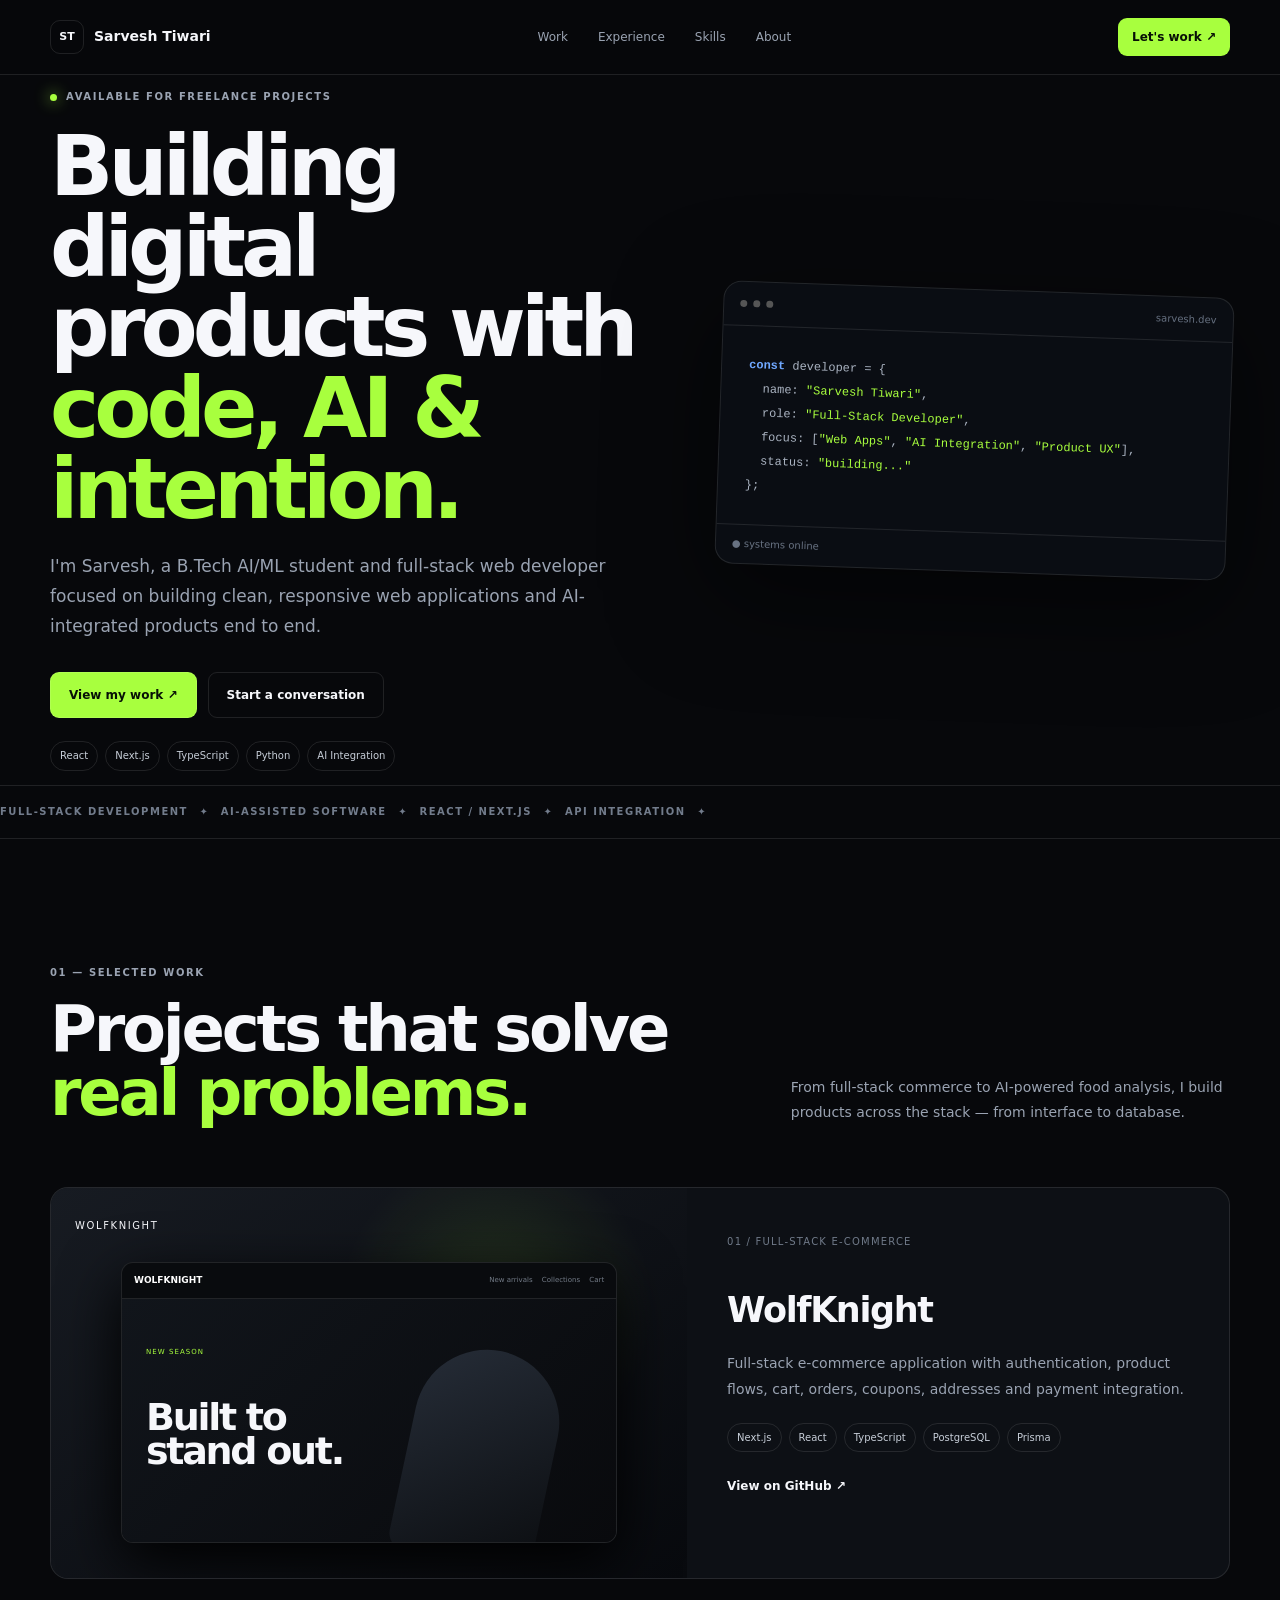
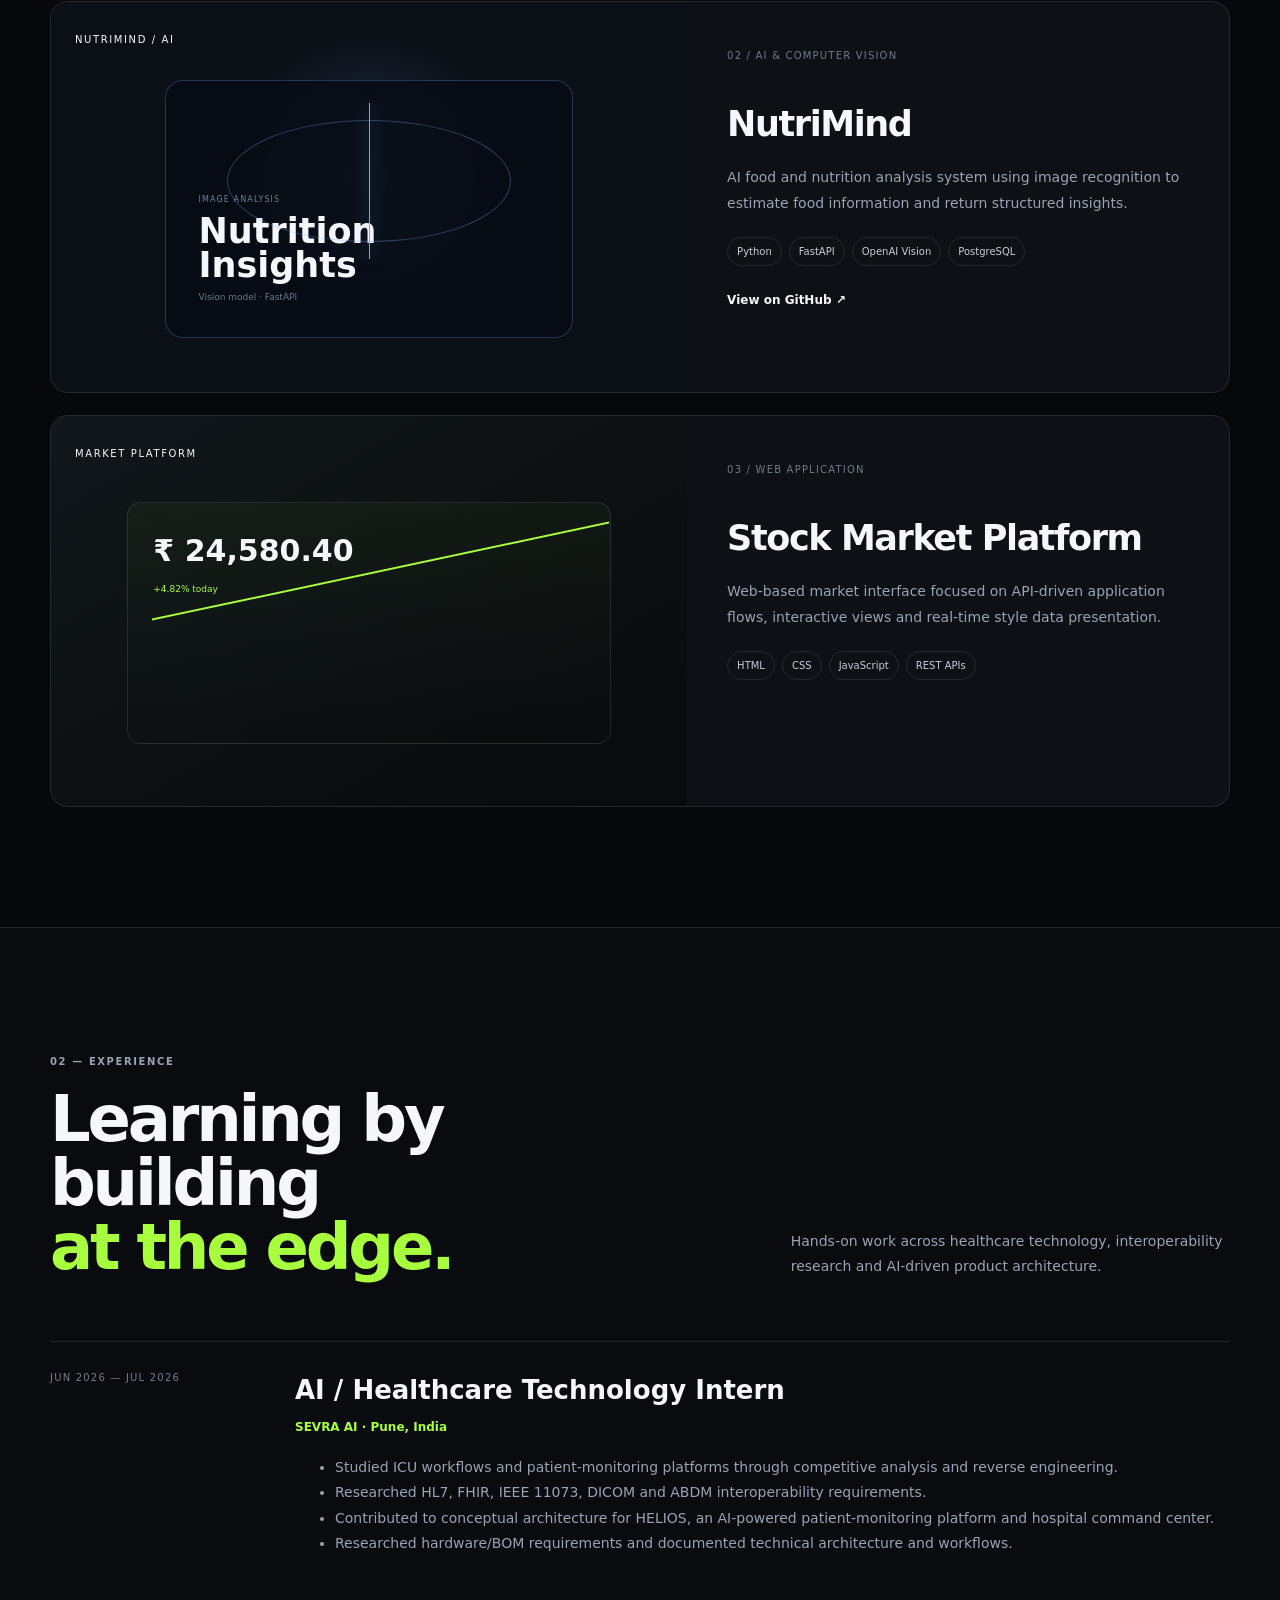
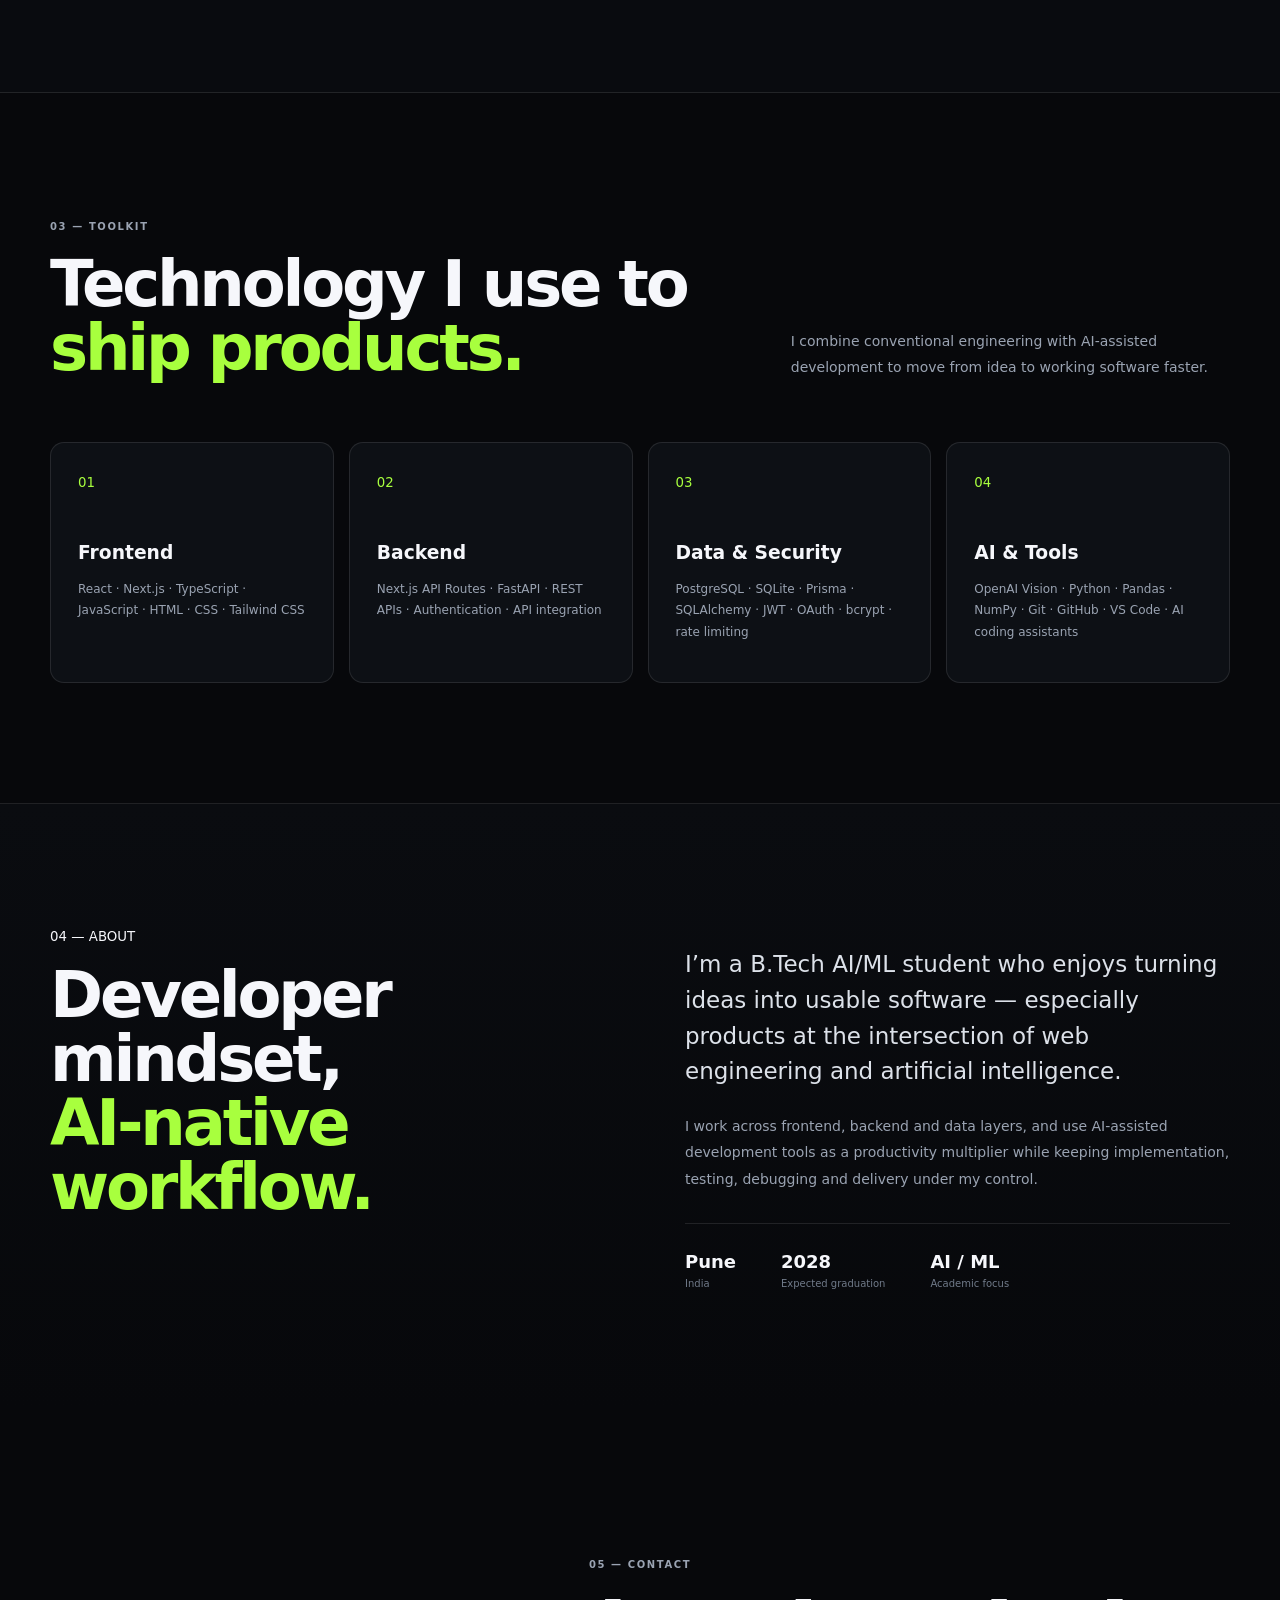
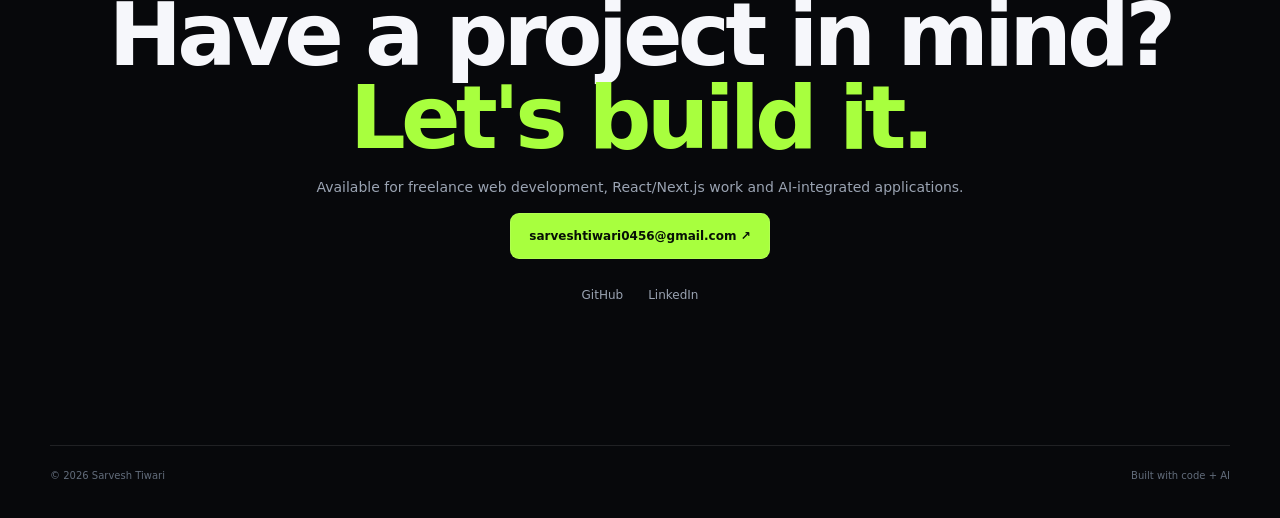
==== index.html @ 6291ba59 "Create premium personal portfolio website" ====
<!doctype html><html lang="en"><head><meta charset="utf-8"><meta name="viewport" content="width=device-width,initial-scale=1"><meta name="description" content="Sarvesh Tiwari — Full-Stack Web Developer and AI-Assisted Software Developer"><title>Sarvesh Tiwari — Full-Stack Web Developer</title><style>:root{--bg:#07080b;--p:#0d1015;--t:#f6f7fb;--m:#9aa3b2;--l:#ffffff1a;--g:#a8ff3e;--b:#70a8ff;--w:1180px}*{box-sizing:border-box}html{scroll-behavior:smooth}body{margin:0;background:var(--bg);color:var(--t);font-family:Inter,system-ui,-apple-system,Segoe UI,sans-serif;line-height:1.55}a{color:inherit;text-decoration:none}.wrap{width:min(calc(100% - 40px),var(--w));margin:auto}.nav{position:sticky;top:0;z-index:9;border-bottom:1px solid var(--l);background:#07080bcc;backdrop-filter:blur(18px)}.navin{height:74px;display:flex;align-items:center;justify-content:space-between}.brand{display:flex;align-items:center;gap:10px;font-size:14px;font-weight:800}.brand b{display:grid;place-items:center;width:34px;height:34px;border:1px solid var(--l);border-radius:10px;font-size:11px}.links{display:flex;gap:30px;color:var(--m);font-size:12px}.links a:hover{color:#fff}.hire,.btn.primary{background:var(--g);color:#071006;font-weight:800}.hire{padding:10px 14px;border-radius:9px;font-size:12px}.hero{min-height:710px;display:grid;grid-template-columns:1.08fr .92fr;gap:70px;align-items:center}.eyebrow,section>small,.head small{font-size:10px;letter-spacing:.16em;font-weight:800;color:var(--m)}.eyebrow{display:flex;gap:9px;align-items:center}.eyebrow i{width:7px;height:7px;background:var(--g);border-radius:50%;box-shadow:0 0 15px var(--g)}h1{font-size:clamp(52px,6.5vw,88px);line-height:.97;letter-spacing:-.06em;margin:22px 0}em{font-style:normal;color:var(--g)}.lead{max-width:650px;color:var(--m);font-size:17px;line-height:1.75}.actions{display:flex;gap:11px;margin:30px 0 23px}.btn{display:inline-flex;justify-content:center;align-items:center;padding:13px 18px;border:1px solid var(--l);border-radius:9px;font-size:12px;font-weight:800}.chips,.tags{display:flex;flex-wrap:wrap;gap:7px}.chips span,.tags span{padding:6px 9px;border:1px solid var(--l);border-radius:100px;color:#c7ced8;font-size:10px}.terminal{border:1px solid var(--l);border-radius:18px;background:#0c0f14e8;box-shadow:0 30px 100px #0008;overflow:hidden;transform:rotate(2deg)}.dots{height:44px;border-bottom:1px solid var(--l);display:flex;align-items:center;gap:6px;padding:0 16px}.dots i{width:7px;height:7px;background:#555;border-radius:50%}.dots small{margin-left:auto;color:#667080;font-size:10px}.terminal pre{padding:27px;margin:0;overflow:auto;color:#aab3c1;font-size:12px;line-height:2}.terminal b{color:var(--b)}.terminal em{color:var(--g)}.status{padding:11px 16px;border-top:1px solid var(--l);font-size:10px;color:#687282}.ticker{border-block:1px solid var(--l);overflow:hidden;white-space:nowrap}.ticker div{width:max-content;padding:18px 0;color:#727c8c;font-size:10px;letter-spacing:.15em;font-weight:800}.section{padding:120px 0}.head{display:grid;grid-template-columns:1fr .65fr;gap:65px;align-items:end;margin-bottom:48px}.head h2,.about h2{font-size:clamp(40px,5vw,67px);line-height:1;letter-spacing:-.05em;margin:14px 0}.head p{color:var(--m);font-size:14px;line-height:1.8}.projects{display:grid;gap:22px}.project{display:grid;grid-template-columns:1.08fr .92fr;border:1px solid var(--l);border-radius:18px;overflow:hidden;background:var(--p);transition:.25s}.project:hover{transform:translateY(-3px);border-color:#a8ff3e44}.visual{min-height:390px;position:relative;overflow:hidden;padding:24px}.visual label{font-size:10px;letter-spacing:.16em}.wolf{background:radial-gradient(circle at 70% 30%,#a8ff3e20,transparent 30%),linear-gradient(145deg,#171b22,#080a0e)}.shop{position:absolute;left:11%;right:11%;top:19%;bottom:9%;background:#090b0e;border:1px solid var(--l);border-radius:12px;overflow:hidden;box-shadow:0 20px 60px #000}.shopnav{height:36px;border-bottom:1px solid var(--l);padding:0 12px;display:flex;justify-content:space-between;align-items:center;font-size:7px;color:#737b87}.shopnav b{color:#fff;font-size:9px}.shophero{height:calc(100% - 36px);padding:38px 24px;background:linear-gradient(135deg,#11151b,#090a0d);position:relative}.shophero small{color:var(--g);font-size:7px;letter-spacing:.15em}.shophero h3{font-size:38px;line-height:.9;letter-spacing:-.06em}.product{position:absolute;width:145px;height:215px;right:13%;bottom:-9%;border-radius:75px 75px 18px 18px;background:linear-gradient(145deg,#262d38,#0b0d10);transform:rotate(12deg)}.nutri{background:radial-gradient(circle at 50% 45%,#70a8ff38,transparent 38%),#0b0f16}.aip{position:absolute;left:18%;right:18%;top:20%;bottom:14%;border:1px solid #70a8ff44;border-radius:18px;background:#080c14dd;padding:32px;display:flex;flex-direction:column;justify-content:flex-end}.aip small{font-size:8px;color:#718198;letter-spacing:.14em}.aip strong{font-size:35px;line-height:.95;margin:9px 0}.aip span{font-size:9px;color:#66758a}.scan{position:absolute;inset:15% 15% 37%;border:1px solid #70a8ff55;border-radius:50%}.scan:after{content:"";position:absolute;left:50%;top:-15%;bottom:-15%;width:1px;background:var(--b);box-shadow:0 0 18px var(--b)}.stock{background:linear-gradient(150deg,#11171a,#080a0c)}.market{position:absolute;inset:22% 12% 16%;border:1px solid var(--l);border-radius:14px;padding:25px;background:linear-gradient(180deg,#a8ff3e0a,transparent);overflow:hidden}.market strong{display:block;font-size:30px}.market small{color:var(--g);font-size:9px}.line{position:absolute;left:5%;right:0;bottom:17%;height:55%;border-top:2px solid var(--g);transform:skewY(-12deg)}.info{padding:40px}.info>small{color:#707a89;font-size:10px;letter-spacing:.12em}.info h3{font-size:35px;letter-spacing:-.04em;margin:30px 0 12px}.info p{color:var(--m);font-size:14px;line-height:1.8}.info .tags{margin:21px 0}.info>a{font-size:12px;font-weight:800}.info>a:hover{color:var(--g)}.dark{background:#090b0f;border-block:1px solid var(--l)}.timeline{display:grid;grid-template-columns:180px 1fr;gap:65px;border-top:1px solid var(--l);padding-top:28px}.date{font-size:10px;letter-spacing:.12em;color:#737d8d}.tlbody h3{font-size:26px;margin:0 0 4px}.tlbody>b{font-size:12px;color:var(--g)}.tlbody li{color:var(--m);font-size:14px;line-height:1.8}.skillgrid{display:grid;grid-template-columns:repeat(4,1fr);gap:15px}.skillgrid>div{min-height:205px;border:1px solid var(--l);border-radius:14px;padding:27px;background:var(--p)}.skillgrid small{color:var(--g)}.skillgrid h3{margin:43px 0 11px}.skillgrid p{color:var(--m);font-size:12px;line-height:1.8}.about{background:linear-gradient(#0a0c10,#07080b);border-top:1px solid var(--l)}.aboutgrid{display:grid;grid-template-columns:1fr 1fr;gap:90px}.about .big{font-size:23px;line-height:1.55;color:#dce1e9}.about p:not(.big){color:var(--m);font-size:14px;line-height:1.9}.facts{display:flex;gap:45px;margin-top:30px;padding-top:24px;border-top:1px solid var(--l)}.facts div{display:flex;flex-direction:column}.facts b{font-size:18px}.facts span{font-size:10px;color:#707a89}.contact{text-align:center;padding:140px 0}.contact h2{font-size:clamp(48px,7vw,88px);line-height:.95;letter-spacing:-.055em;margin:17px 0}.contact p{color:var(--m);font-size:14px}.social{display:flex;justify-content:center;gap:25px;margin-top:27px;color:var(--m);font-size:12px}.footer{border-top:1px solid var(--l);padding:22px 0 35px;display:flex;justify-content:space-between;color:#626c7b;font-size:10px}@media(max-width:900px){.hero{grid-template-columns:1fr;gap:35px}.head{grid-template-columns:1fr;gap:15px}.project{grid-template-columns:1fr}.skillgrid{grid-template-columns:1fr 1fr}.aboutgrid{grid-template-columns:1fr;gap:30px}.links{display:none}}@media(max-width:600px){.wrap{width:calc(100% - 28px)}.navin{height:66px}.brand strong{font-size:12px}.hero{min-height:auto;padding:75px 0 90px}h1{font-size:50px}.lead{font-size:15px}.actions{flex-direction:column}.btn{width:100%}.terminal pre{font-size:10px}.section{padding:90px 0}.visual{min-height:300px}.info{padding:28px}.info h3{font-size:30px}.skillgrid{grid-template-columns:1fr}.about .big{font-size:20px}.facts{gap:20px;flex-wrap:wrap}.contact{padding:110px 0}.contact h2{font-size:52px}.footer{flex-direction:column;gap:8px}}</style></head><body><header class="nav"><nav class="wrap navin"><a class="brand" href="#home"><b>ST</b><strong>Sarvesh Tiwari</strong></a><div class="links"><a href="#work">Work</a><a href="#experience">Experience</a><a href="#skills">Skills</a><a href="#about">About</a></div><a class="hire" href="#contact">Let's work ↗</a></nav></header><main id="home"><section class="hero wrap"><div><div class="eyebrow"><i></i> AVAILABLE FOR FREELANCE PROJECTS</div><h1>Building digital products with <em>code, AI & intention.</em></h1><p class="lead">I'm Sarvesh, a B.Tech AI/ML student and full-stack web developer focused on building clean, responsive web applications and AI-integrated products end to end.</p><div class="actions"><a class="btn primary" href="#work">View my work ↗</a><a class="btn" href="mailto:sarveshtiwari0456@gmail.com">Start a conversation</a></div><div class="chips"><span>React</span><span>Next.js</span><span>TypeScript</span><span>Python</span><span>AI Integration</span></div></div><div class="terminal"><div class="dots"><i></i><i></i><i></i><small>sarvesh.dev</small></div><pre><code><b>const</b> developer = {
  name: <em>"Sarvesh Tiwari"</em>,
  role: <em>"Full-Stack Developer"</em>,
  focus: [<em>"Web Apps"</em>, <em>"AI Integration"</em>, <em>"Product UX"</em>],
  status: <em>"building..."</em>
};</code></pre><div class="status">● systems online</div></div></section><div class="ticker"><div>FULL-STACK DEVELOPMENT　✦　AI-ASSISTED SOFTWARE　✦　REACT / NEXT.JS　✦　API INTEGRATION　✦　</div></div><section id="work" class="section wrap"><div class="head"><div><small>01 — SELECTED WORK</small><h2>Projects that solve<br><em>real problems.</em></h2></div><p>From full-stack commerce to AI-powered food analysis, I build products across the stack — from interface to database.</p></div><div class="projects"><article class="project"><div class="visual wolf"><label>WOLFKNIGHT</label><div class="shop"><div class="shopnav"><b>WOLFKNIGHT</b><span>New arrivals　 Collections　 Cart</span></div><div class="shophero"><small>NEW SEASON</small><h3>Built to<br>stand out.</h3><div class="product"></div></div></div></div><div class="info"><small>01 / FULL-STACK E-COMMERCE</small><h3>WolfKnight</h3><p>Full-stack e-commerce application with authentication, product flows, cart, orders, coupons, addresses and payment integration.</p><div class="tags"><span>Next.js</span><span>React</span><span>TypeScript</span><span>PostgreSQL</span><span>Prisma</span></div><a href="https://github.com/sarveshtiwari0458-maker/WolfKnight" target="_blank">View on GitHub ↗</a></div></article><article class="project"><div class="visual nutri"><label>NUTRIMIND / AI</label><div class="aip"><div class="scan"></div><small>IMAGE ANALYSIS</small><strong>Nutrition<br>Insights</strong><span>Vision model · FastAPI</span></div></div><div class="info"><small>02 / AI & COMPUTER VISION</small><h3>NutriMind</h3><p>AI food and nutrition analysis system using image recognition to estimate food information and return structured insights.</p><div class="tags"><span>Python</span><span>FastAPI</span><span>OpenAI Vision</span><span>PostgreSQL</span></div><a href="https://github.com/sarveshtiwari0458-maker/NutriMind" target="_blank">View on GitHub ↗</a></div></article><article class="project"><div class="visual stock"><label>MARKET PLATFORM</label><div class="market"><strong>₹ 24,580.40</strong><small>+4.82% today</small><div class="line"></div></div></div><div class="info"><small>03 / WEB APPLICATION</small><h3>Stock Market Platform</h3><p>Web-based market interface focused on API-driven application flows, interactive views and real-time style data presentation.</p><div class="tags"><span>HTML</span><span>CSS</span><span>JavaScript</span><span>REST APIs</span></div></div></article></div></section><section id="experience" class="section dark"><div class="wrap"><div class="head"><div><small>02 — EXPERIENCE</small><h2>Learning by building<br><em>at the edge.</em></h2></div><p>Hands-on work across healthcare technology, interoperability research and AI-driven product architecture.</p></div><div class="timeline"><div class="date">JUN 2026 — JUL 2026</div><div class="tlbody"><h3>AI / Healthcare Technology Intern</h3><b>SEVRA AI · Pune, India</b><ul><li>Studied ICU workflows and patient-monitoring platforms through competitive analysis and reverse engineering.</li><li>Researched HL7, FHIR, IEEE 11073, DICOM and ABDM interoperability requirements.</li><li>Contributed to conceptual architecture for HELIOS, an AI-powered patient-monitoring platform and hospital command center.</li><li>Researched hardware/BOM requirements and documented technical architecture and workflows.</li></ul></div></div></div></section><section id="skills" class="section wrap"><div class="head"><div><small>03 — TOOLKIT</small><h2>Technology I use to<br><em>ship products.</em></h2></div><p>I combine conventional engineering with AI-assisted development to move from idea to working software faster.</p></div><div class="skillgrid"><div><small>01</small><h3>Frontend</h3><p>React · Next.js · TypeScript · JavaScript · HTML · CSS · Tailwind CSS</p></div><div><small>02</small><h3>Backend</h3><p>Next.js API Routes · FastAPI · REST APIs · Authentication · API integration</p></div><div><small>03</small><h3>Data & Security</h3><p>PostgreSQL · SQLite · Prisma · SQLAlchemy · JWT · OAuth · bcrypt · rate limiting</p></div><div><small>04</small><h3>AI & Tools</h3><p>OpenAI Vision · Python · Pandas · NumPy · Git · GitHub · VS Code · AI coding assistants</p></div></div></section><section id="about" class="section about"><div class="wrap aboutgrid"><div><small>04 — ABOUT</small><h2>Developer mindset,<br><em>AI-native workflow.</em></h2></div><div><p class="big">I’m a B.Tech AI/ML student who enjoys turning ideas into usable software — especially products at the intersection of web engineering and artificial intelligence.</p><p>I work across frontend, backend and data layers, and use AI-assisted development tools as a productivity multiplier while keeping implementation, testing, debugging and delivery under my control.</p><div class="facts"><div><b>Pune</b><span>India</span></div><div><b>2028</b><span>Expected graduation</span></div><div><b>AI / ML</b><span>Academic focus</span></div></div></div></div></section><section id="contact" class="contact wrap"><small>05 — CONTACT</small><h2>Have a project in mind?<br><em>Let's build it.</em></h2><p>Available for freelance web development, React/Next.js work and AI-integrated applications.</p><a class="btn primary" href="mailto:sarveshtiwari0456@gmail.com">sarveshtiwari0456@gmail.com ↗</a><div class="social"><a href="https://github.com/sarveshtiwari0458-maker" target="_blank">GitHub</a><a href="https://www.linkedin.com/in/sarvesh-tiwari-a04636377/" target="_blank">LinkedIn</a></div></section></main><footer class="footer wrap"><span>© 2026 Sarvesh Tiwari</span><span>Built with code + AI</span></footer></body></html>
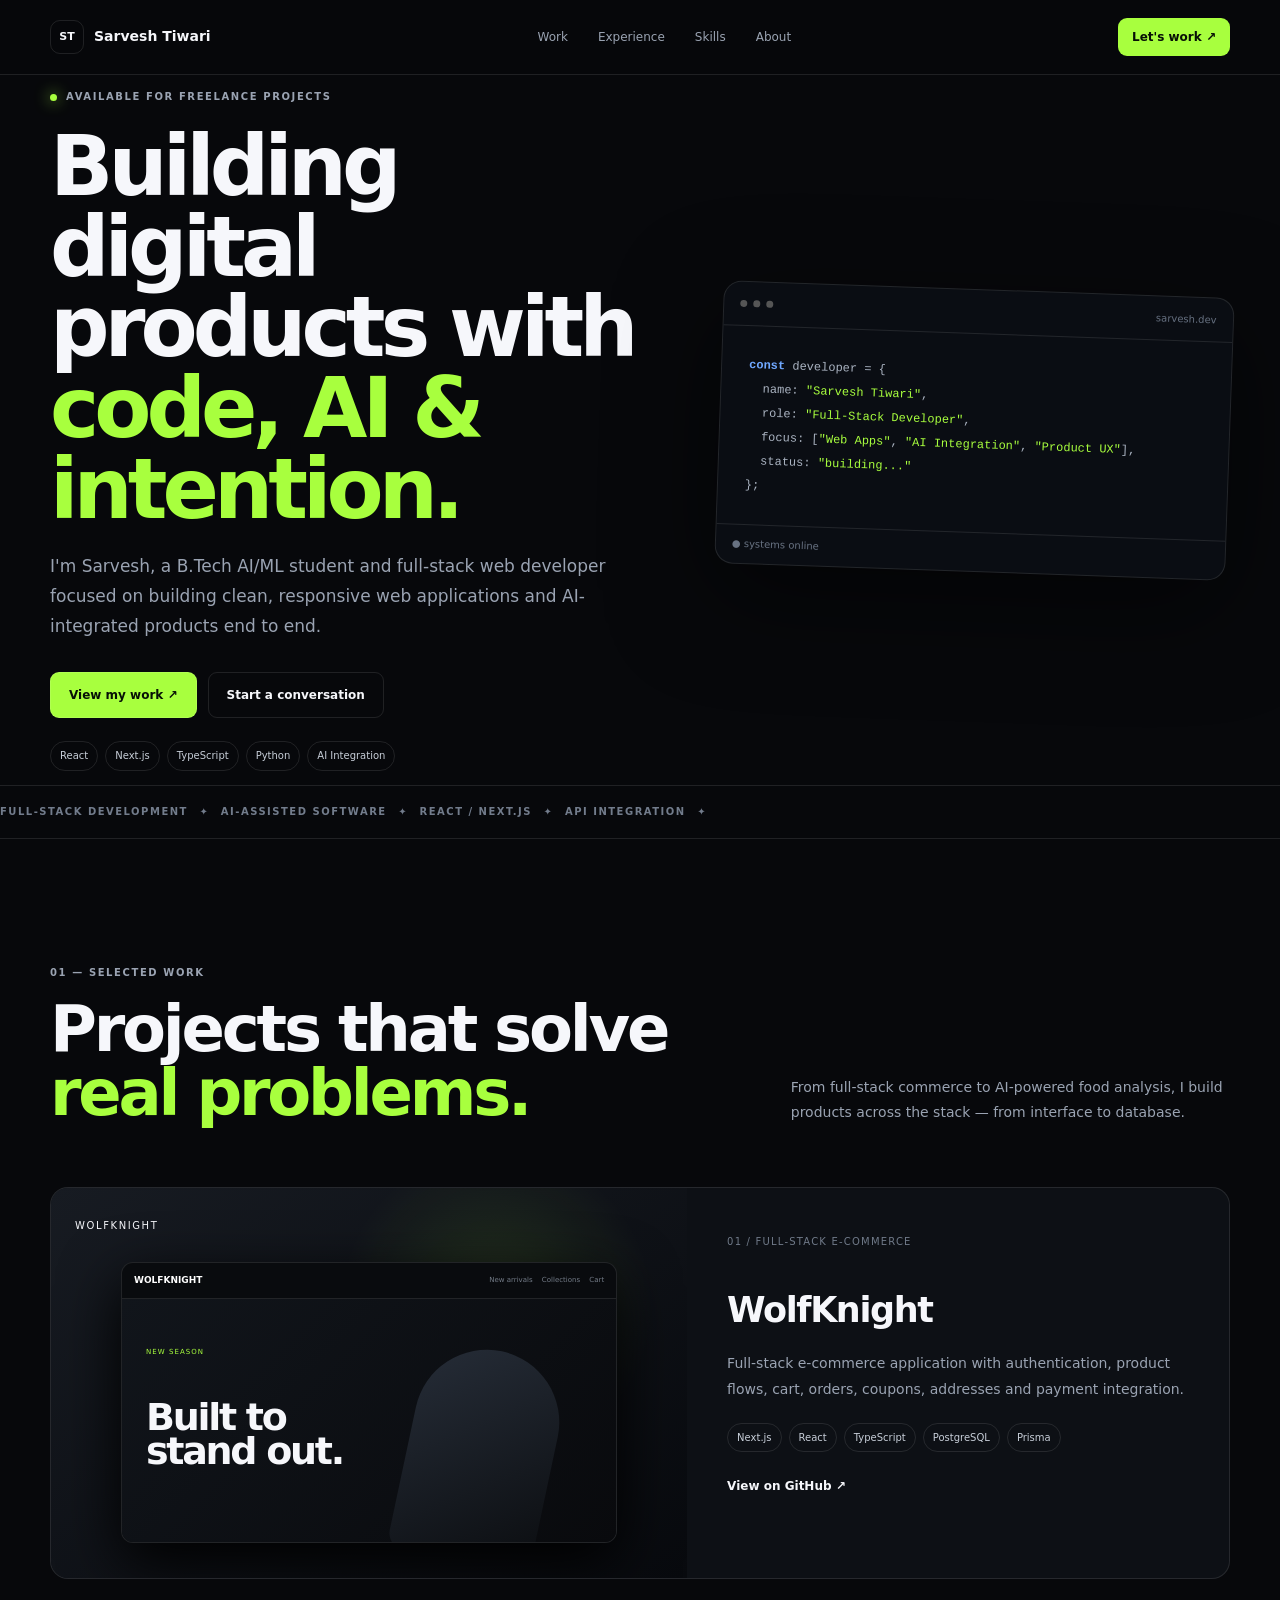
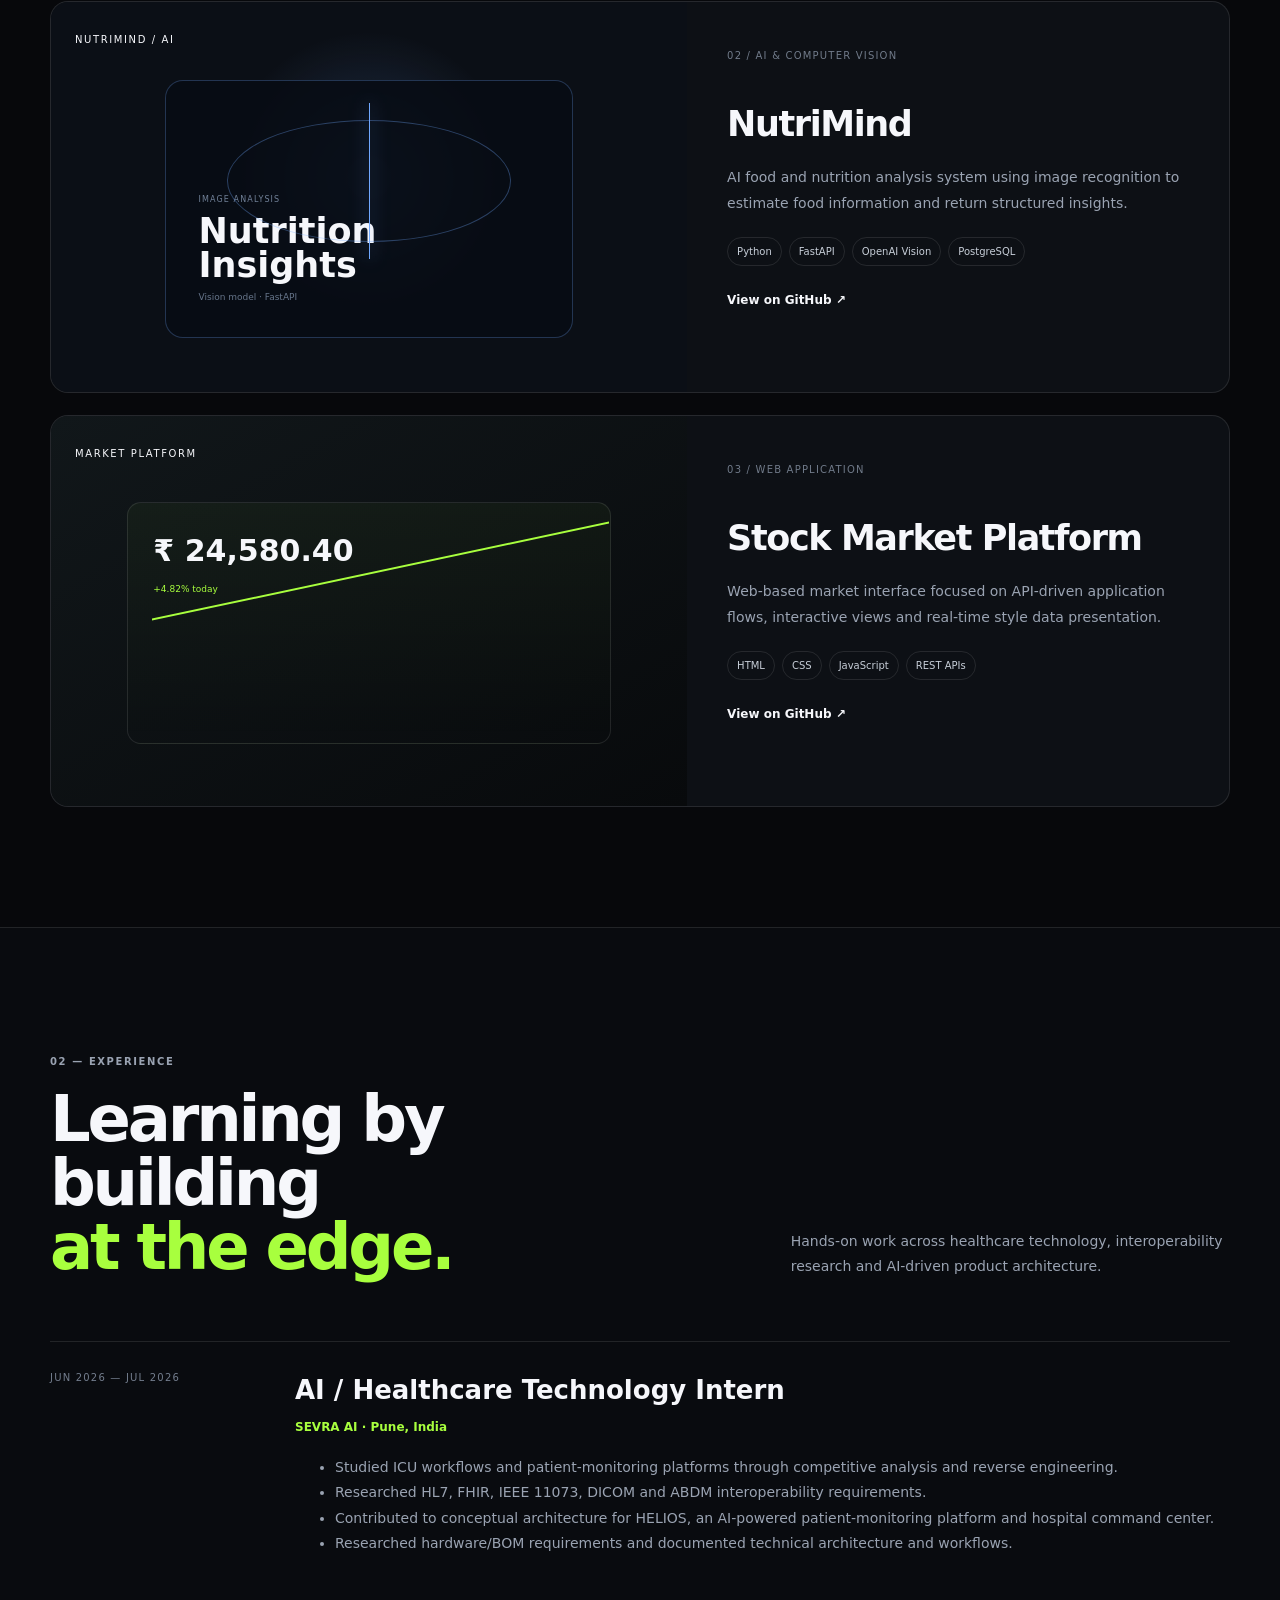
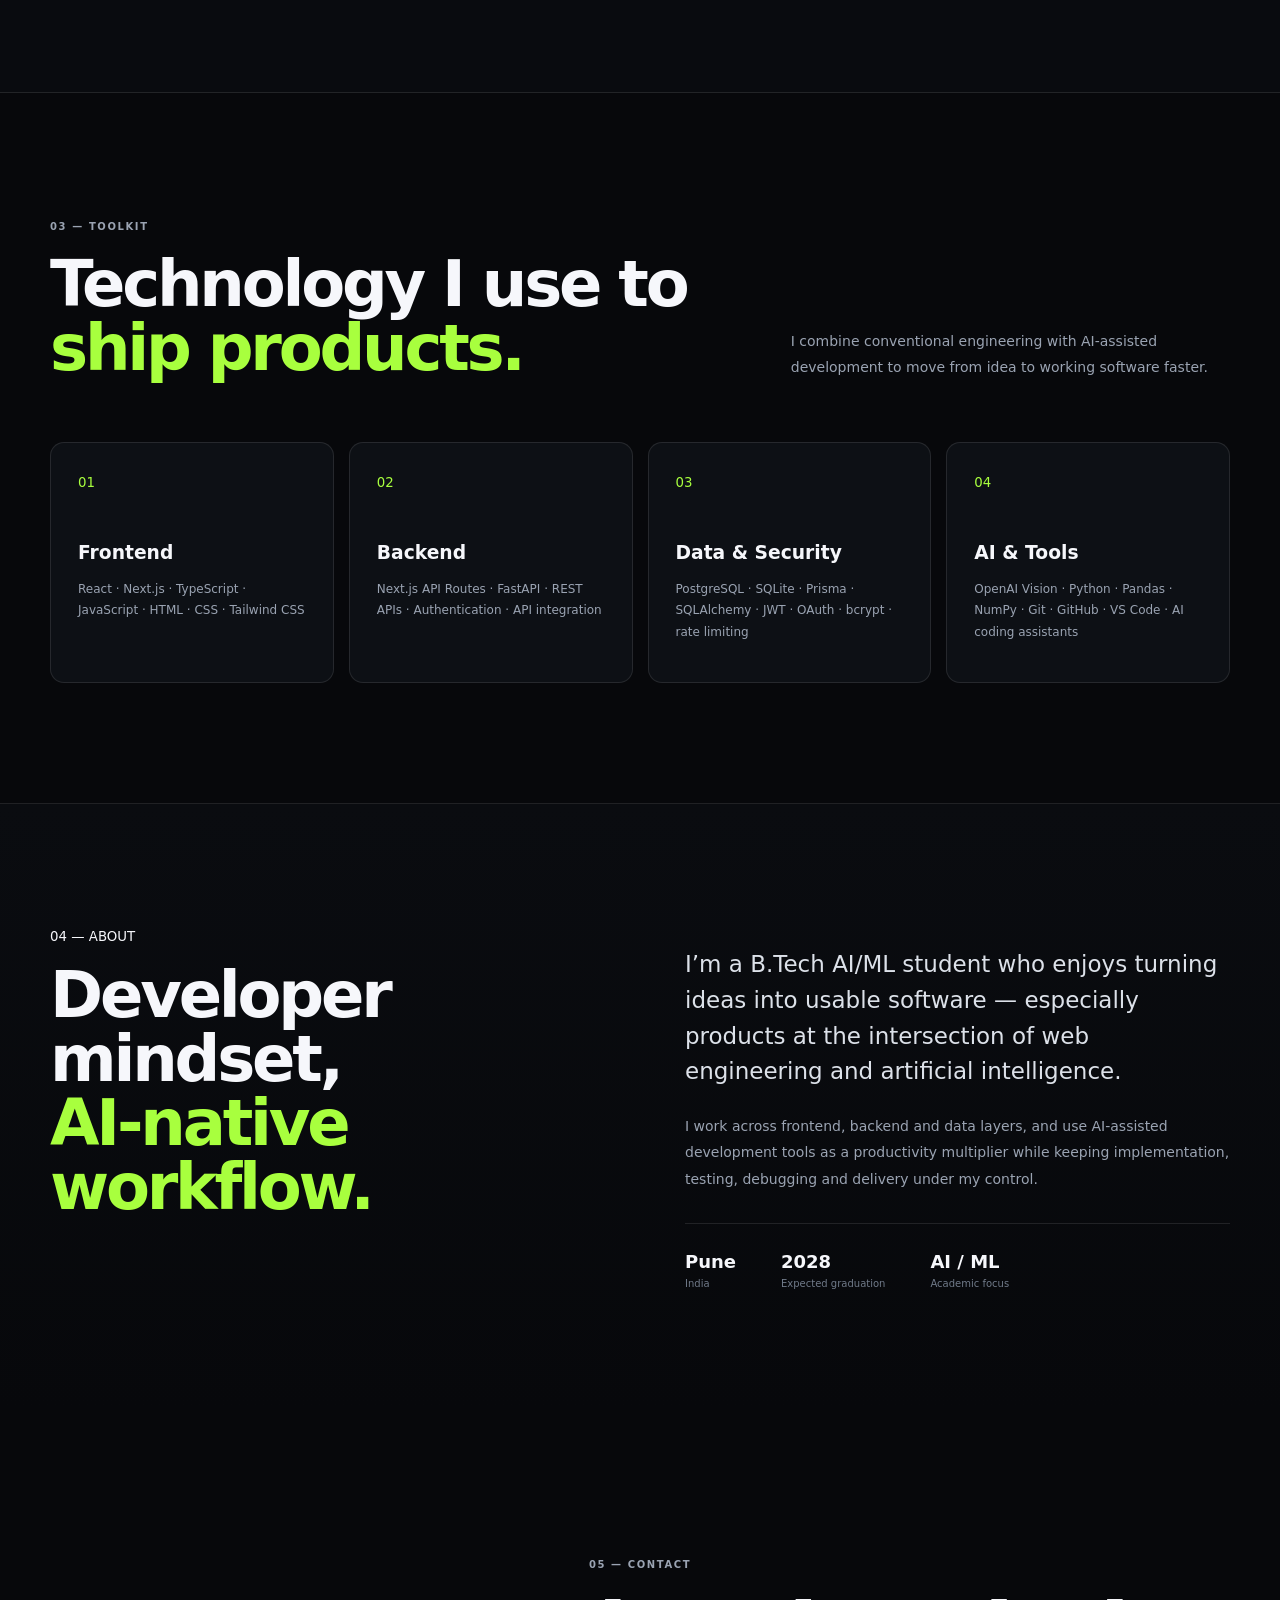
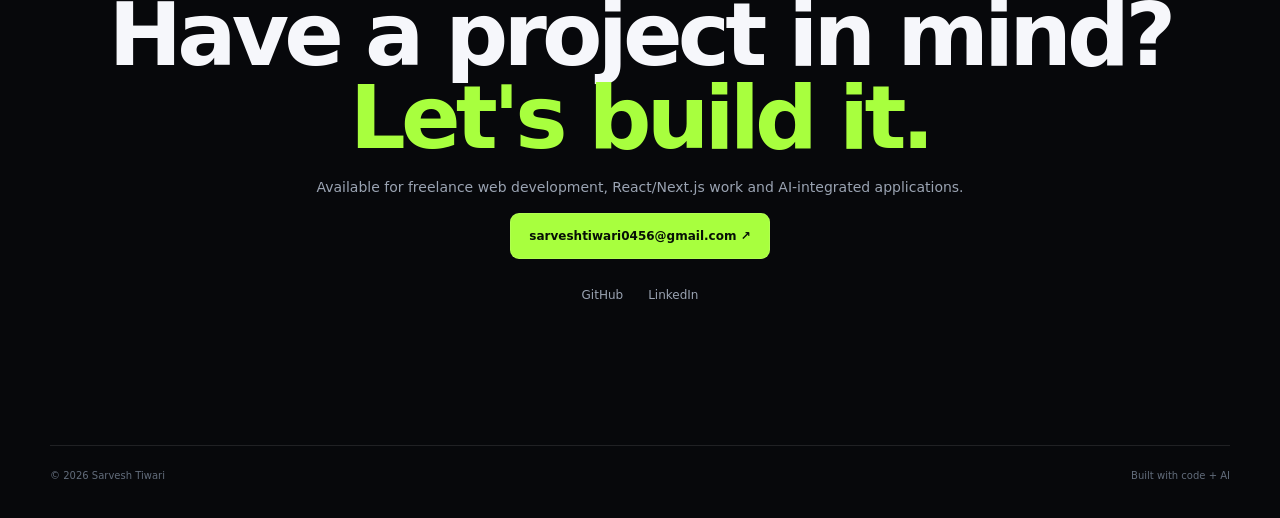
==== commit 4c6b6907: "Add Stock Market Platform GitHub link" ====
--- a/index.html
+++ b/index.html
@@ -3,4 +3,4 @@
   role: <em>"Full-Stack Developer"</em>,
   focus: [<em>"Web Apps"</em>, <em>"AI Integration"</em>, <em>"Product UX"</em>],
   status: <em>"building..."</em>
-};</code></pre><div class="status">● systems online</div></div></section><div class="ticker"><div>FULL-STACK DEVELOPMENT　✦　AI-ASSISTED SOFTWARE　✦　REACT / NEXT.JS　✦　API INTEGRATION　✦　</div></div><section id="work" class="section wrap"><div class="head"><div><small>01 — SELECTED WORK</small><h2>Projects that solve<br><em>real problems.</em></h2></div><p>From full-stack commerce to AI-powered food analysis, I build products across the stack — from interface to database.</p></div><div class="projects"><article class="project"><div class="visual wolf"><label>WOLFKNIGHT</label><div class="shop"><div class="shopnav"><b>WOLFKNIGHT</b><span>New arrivals　 Collections　 Cart</span></div><div class="shophero"><small>NEW SEASON</small><h3>Built to<br>stand out.</h3><div class="product"></div></div></div></div><div class="info"><small>01 / FULL-STACK E-COMMERCE</small><h3>WolfKnight</h3><p>Full-stack e-commerce application with authentication, product flows, cart, orders, coupons, addresses and payment integration.</p><div class="tags"><span>Next.js</span><span>React</span><span>TypeScript</span><span>PostgreSQL</span><span>Prisma</span></div><a href="https://github.com/sarveshtiwari0458-maker/WolfKnight" target="_blank">View on GitHub ↗</a></div></article><article class="project"><div class="visual nutri"><label>NUTRIMIND / AI</label><div class="aip"><div class="scan"></div><small>IMAGE ANALYSIS</small><strong>Nutrition<br>Insights</strong><span>Vision model · FastAPI</span></div></div><div class="info"><small>02 / AI & COMPUTER VISION</small><h3>NutriMind</h3><p>AI food and nutrition analysis system using image recognition to estimate food information and return structured insights.</p><div class="tags"><span>Python</span><span>FastAPI</span><span>OpenAI Vision</span><span>PostgreSQL</span></div><a href="https://github.com/sarveshtiwari0458-maker/NutriMind" target="_blank">View on GitHub ↗</a></div></article><article class="project"><div class="visual stock"><label>MARKET PLATFORM</label><div class="market"><strong>₹ 24,580.40</strong><small>+4.82% today</small><div class="line"></div></div></div><div class="info"><small>03 / WEB APPLICATION</small><h3>Stock Market Platform</h3><p>Web-based market interface focused on API-driven application flows, interactive views and real-time style data presentation.</p><div class="tags"><span>HTML</span><span>CSS</span><span>JavaScript</span><span>REST APIs</span></div></div></article></div></section><section id="experience" class="section dark"><div class="wrap"><div class="head"><div><small>02 — EXPERIENCE</small><h2>Learning by building<br><em>at the edge.</em></h2></div><p>Hands-on work across healthcare technology, interoperability research and AI-driven product architecture.</p></div><div class="timeline"><div class="date">JUN 2026 — JUL 2026</div><div class="tlbody"><h3>AI / Healthcare Technology Intern</h3><b>SEVRA AI · Pune, India</b><ul><li>Studied ICU workflows and patient-monitoring platforms through competitive analysis and reverse engineering.</li><li>Researched HL7, FHIR, IEEE 11073, DICOM and ABDM interoperability requirements.</li><li>Contributed to conceptual architecture for HELIOS, an AI-powered patient-monitoring platform and hospital command center.</li><li>Researched hardware/BOM requirements and documented technical architecture and workflows.</li></ul></div></div></div></section><section id="skills" class="section wrap"><div class="head"><div><small>03 — TOOLKIT</small><h2>Technology I use to<br><em>ship products.</em></h2></div><p>I combine conventional engineering with AI-assisted development to move from idea to working software faster.</p></div><div class="skillgrid"><div><small>01</small><h3>Frontend</h3><p>React · Next.js · TypeScript · JavaScript · HTML · CSS · Tailwind CSS</p></div><div><small>02</small><h3>Backend</h3><p>Next.js API Routes · FastAPI · REST APIs · Authentication · API integration</p></div><div><small>03</small><h3>Data & Security</h3><p>PostgreSQL · SQLite · Prisma · SQLAlchemy · JWT · OAuth · bcrypt · rate limiting</p></div><div><small>04</small><h3>AI & Tools</h3><p>OpenAI Vision · Python · Pandas · NumPy · Git · GitHub · VS Code · AI coding assistants</p></div></div></section><section id="about" class="section about"><div class="wrap aboutgrid"><div><small>04 — ABOUT</small><h2>Developer mindset,<br><em>AI-native workflow.</em></h2></div><div><p class="big">I’m a B.Tech AI/ML student who enjoys turning ideas into usable software — especially products at the intersection of web engineering and artificial intelligence.</p><p>I work across frontend, backend and data layers, and use AI-assisted development tools as a productivity multiplier while keeping implementation, testing, debugging and delivery under my control.</p><div class="facts"><div><b>Pune</b><span>India</span></div><div><b>2028</b><span>Expected graduation</span></div><div><b>AI / ML</b><span>Academic focus</span></div></div></div></div></section><section id="contact" class="contact wrap"><small>05 — CONTACT</small><h2>Have a project in mind?<br><em>Let's build it.</em></h2><p>Available for freelance web development, React/Next.js work and AI-integrated applications.</p><a class="btn primary" href="mailto:sarveshtiwari0456@gmail.com">sarveshtiwari0456@gmail.com ↗</a><div class="social"><a href="https://github.com/sarveshtiwari0458-maker" target="_blank">GitHub</a><a href="https://www.linkedin.com/in/sarvesh-tiwari-a04636377/" target="_blank">LinkedIn</a></div></section></main><footer class="footer wrap"><span>© 2026 Sarvesh Tiwari</span><span>Built with code + AI</span></footer></body></html>+};</code></pre><div class="status">● systems online</div></div></section><div class="ticker"><div>FULL-STACK DEVELOPMENT　✦　AI-ASSISTED SOFTWARE　✦　REACT / NEXT.JS　✦　API INTEGRATION　✦　</div></div><section id="work" class="section wrap"><div class="head"><div><small>01 — SELECTED WORK</small><h2>Projects that solve<br><em>real problems.</em></h2></div><p>From full-stack commerce to AI-powered food analysis, I build products across the stack — from interface to database.</p></div><div class="projects"><article class="project"><div class="visual wolf"><label>WOLFKNIGHT</label><div class="shop"><div class="shopnav"><b>WOLFKNIGHT</b><span>New arrivals　 Collections　 Cart</span></div><div class="shophero"><small>NEW SEASON</small><h3>Built to<br>stand out.</h3><div class="product"></div></div></div></div><div class="info"><small>01 / FULL-STACK E-COMMERCE</small><h3>WolfKnight</h3><p>Full-stack e-commerce application with authentication, product flows, cart, orders, coupons, addresses and payment integration.</p><div class="tags"><span>Next.js</span><span>React</span><span>TypeScript</span><span>PostgreSQL</span><span>Prisma</span></div><a href="https://github.com/sarveshtiwari0458-maker/WolfKnight" target="_blank">View on GitHub ↗</a></div></article><article class="project"><div class="visual nutri"><label>NUTRIMIND / AI</label><div class="aip"><div class="scan"></div><small>IMAGE ANALYSIS</small><strong>Nutrition<br>Insights</strong><span>Vision model · FastAPI</span></div></div><div class="info"><small>02 / AI & COMPUTER VISION</small><h3>NutriMind</h3><p>AI food and nutrition analysis system using image recognition to estimate food information and return structured insights.</p><div class="tags"><span>Python</span><span>FastAPI</span><span>OpenAI Vision</span><span>PostgreSQL</span></div><a href="https://github.com/sarveshtiwari0458-maker/NutriMind" target="_blank">View on GitHub ↗</a></div></article><article class="project"><div class="visual stock"><label>MARKET PLATFORM</label><div class="market"><strong>₹ 24,580.40</strong><small>+4.82% today</small><div class="line"></div></div></div><div class="info"><small>03 / WEB APPLICATION</small><h3>Stock Market Platform</h3><p>Web-based market interface focused on API-driven application flows, interactive views and real-time style data presentation.</p><div class="tags"><span>HTML</span><span>CSS</span><span>JavaScript</span><span>REST APIs</span></div><a href="https://github.com/sarveshtiwari0458-maker/Sarveshtiwari/tree/main/stock-market-platform" target="_blank">View on GitHub ↗</a></div></article></div></section><section id="experience" class="section dark"><div class="wrap"><div class="head"><div><small>02 — EXPERIENCE</small><h2>Learning by building<br><em>at the edge.</em></h2></div><p>Hands-on work across healthcare technology, interoperability research and AI-driven product architecture.</p></div><div class="timeline"><div class="date">JUN 2026 — JUL 2026</div><div class="tlbody"><h3>AI / Healthcare Technology Intern</h3><b>SEVRA AI · Pune, India</b><ul><li>Studied ICU workflows and patient-monitoring platforms through competitive analysis and reverse engineering.</li><li>Researched HL7, FHIR, IEEE 11073, DICOM and ABDM interoperability requirements.</li><li>Contributed to conceptual architecture for HELIOS, an AI-powered patient-monitoring platform and hospital command center.</li><li>Researched hardware/BOM requirements and documented technical architecture and workflows.</li></ul></div></div></div></section><section id="skills" class="section wrap"><div class="head"><div><small>03 — TOOLKIT</small><h2>Technology I use to<br><em>ship products.</em></h2></div><p>I combine conventional engineering with AI-assisted development to move from idea to working software faster.</p></div><div class="skillgrid"><div><small>01</small><h3>Frontend</h3><p>React · Next.js · TypeScript · JavaScript · HTML · CSS · Tailwind CSS</p></div><div><small>02</small><h3>Backend</h3><p>Next.js API Routes · FastAPI · REST APIs · Authentication · API integration</p></div><div><small>03</small><h3>Data & Security</h3><p>PostgreSQL · SQLite · Prisma · SQLAlchemy · JWT · OAuth · bcrypt · rate limiting</p></div><div><small>04</small><h3>AI & Tools</h3><p>OpenAI Vision · Python · Pandas · NumPy · Git · GitHub · VS Code · AI coding assistants</p></div></div></section><section id="about" class="section about"><div class="wrap aboutgrid"><div><small>04 — ABOUT</small><h2>Developer mindset,<br><em>AI-native workflow.</em></h2></div><div><p class="big">I’m a B.Tech AI/ML student who enjoys turning ideas into usable software — especially products at the intersection of web engineering and artificial intelligence.</p><p>I work across frontend, backend and data layers, and use AI-assisted development tools as a productivity multiplier while keeping implementation, testing, debugging and delivery under my control.</p><div class="facts"><div><b>Pune</b><span>India</span></div><div><b>2028</b><span>Expected graduation</span></div><div><b>AI / ML</b><span>Academic focus</span></div></div></div></div></section><section id="contact" class="contact wrap"><small>05 — CONTACT</small><h2>Have a project in mind?<br><em>Let's build it.</em></h2><p>Available for freelance web development, React/Next.js work and AI-integrated applications.</p><a class="btn primary" href="mailto:sarveshtiwari0456@gmail.com">sarveshtiwari0456@gmail.com ↗</a><div class="social"><a href="https://github.com/sarveshtiwari0458-maker" target="_blank">GitHub</a><a href="https://www.linkedin.com/in/sarvesh-tiwari-a04636377/" target="_blank">LinkedIn</a></div></section></main><footer class="footer wrap"><span>© 2026 Sarvesh Tiwari</span><span>Built with code + AI</span></footer></body></html>
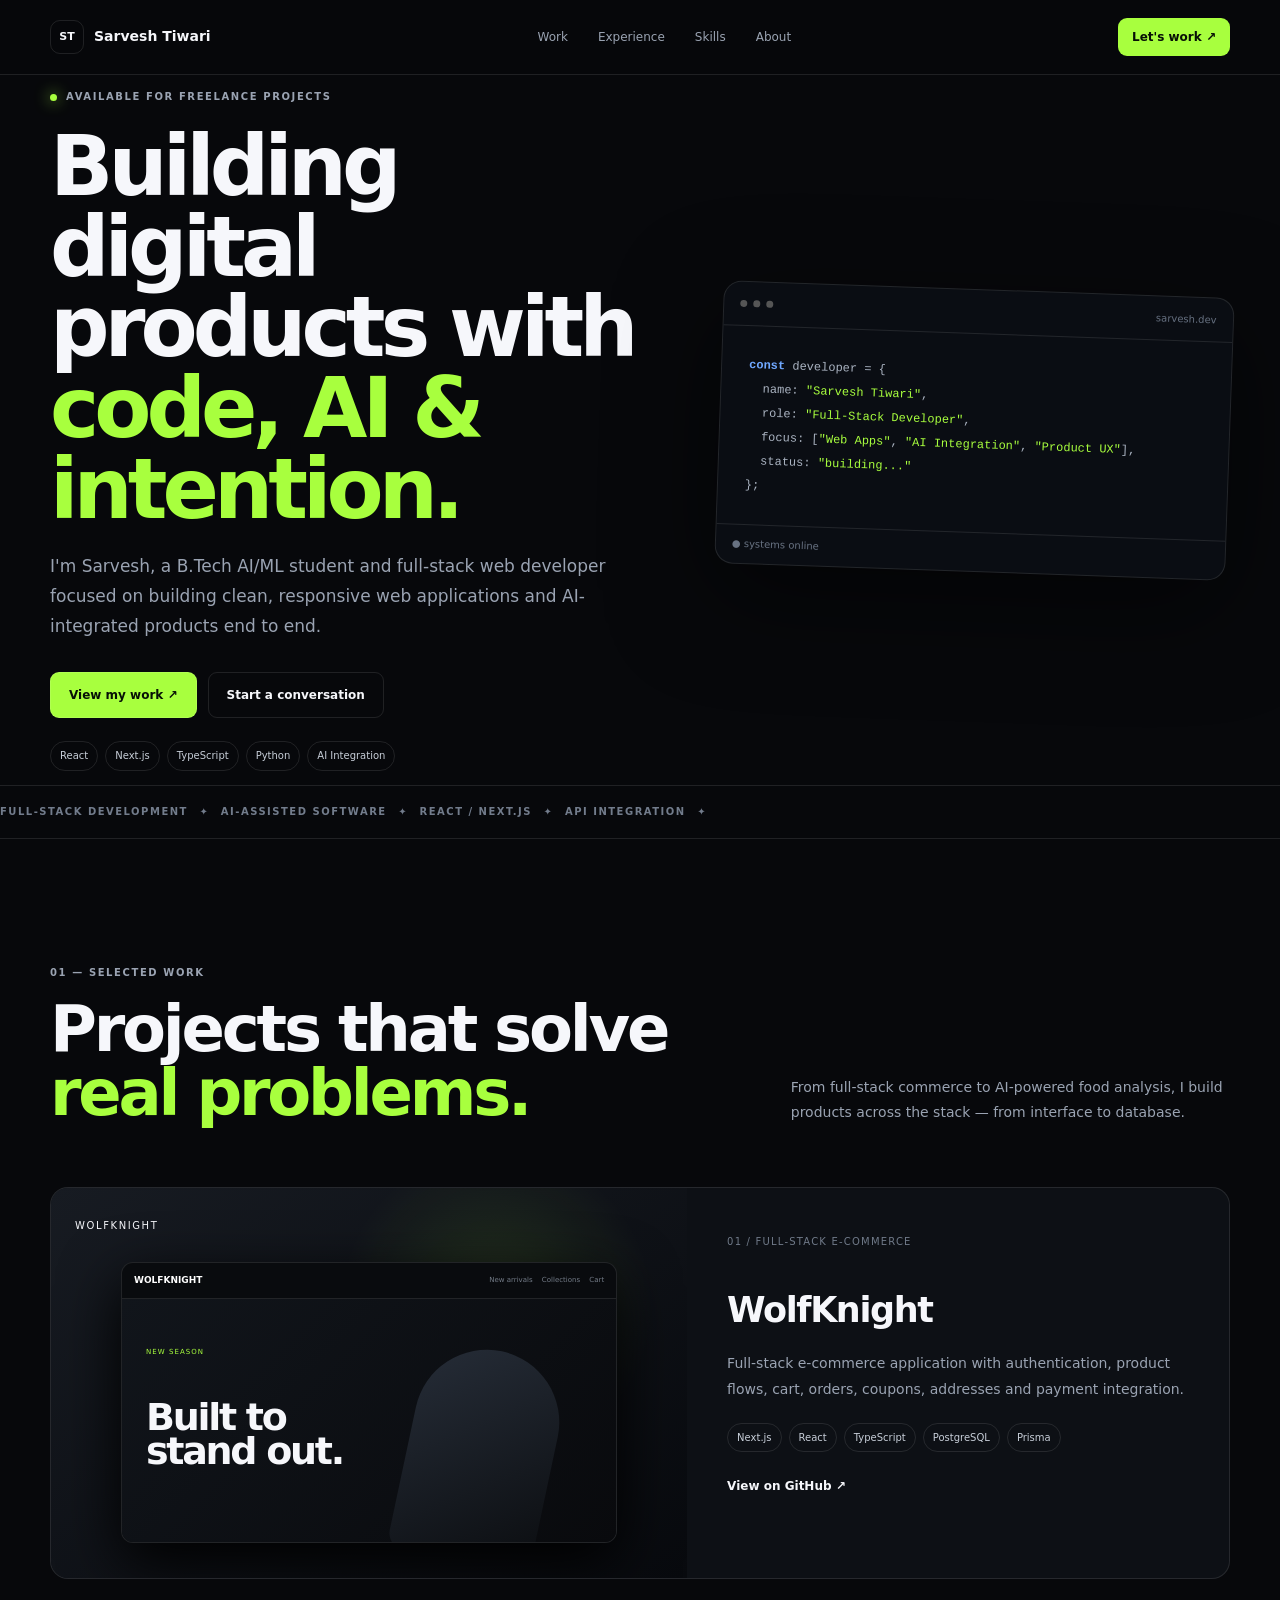
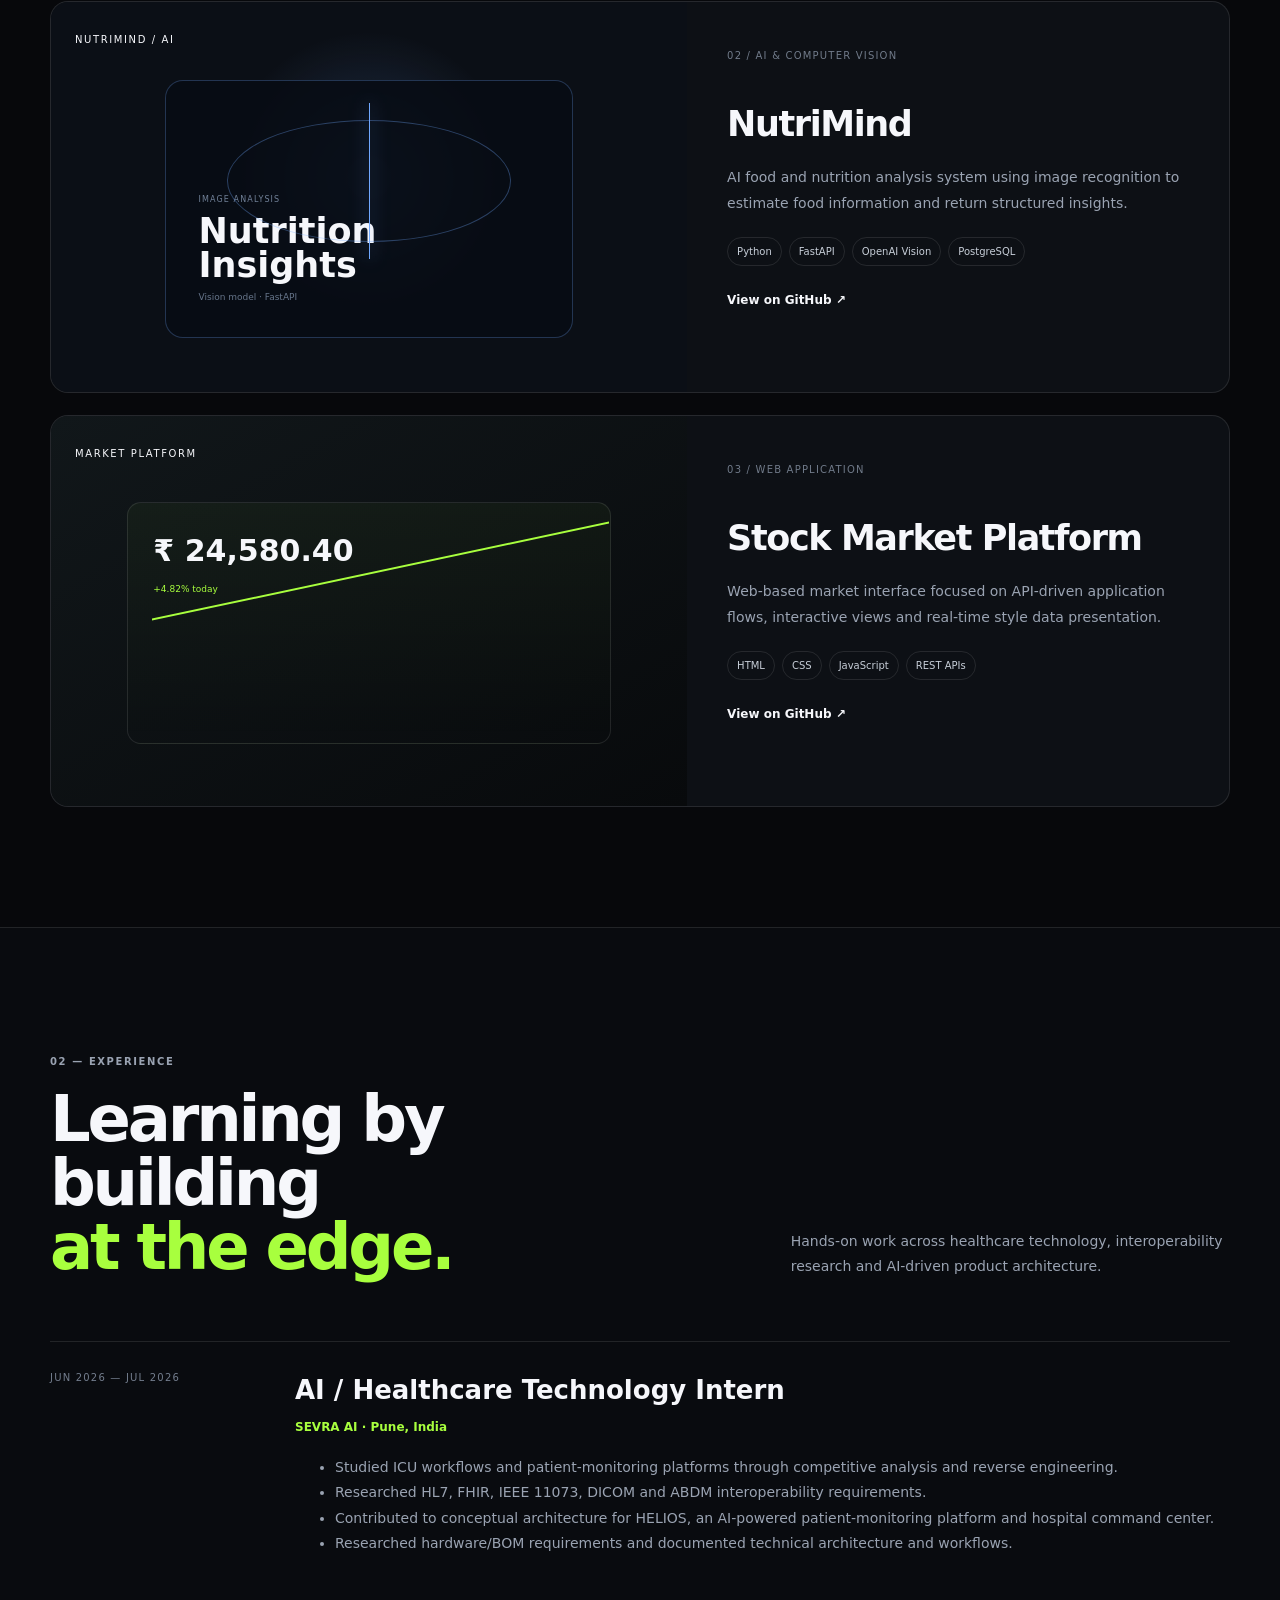
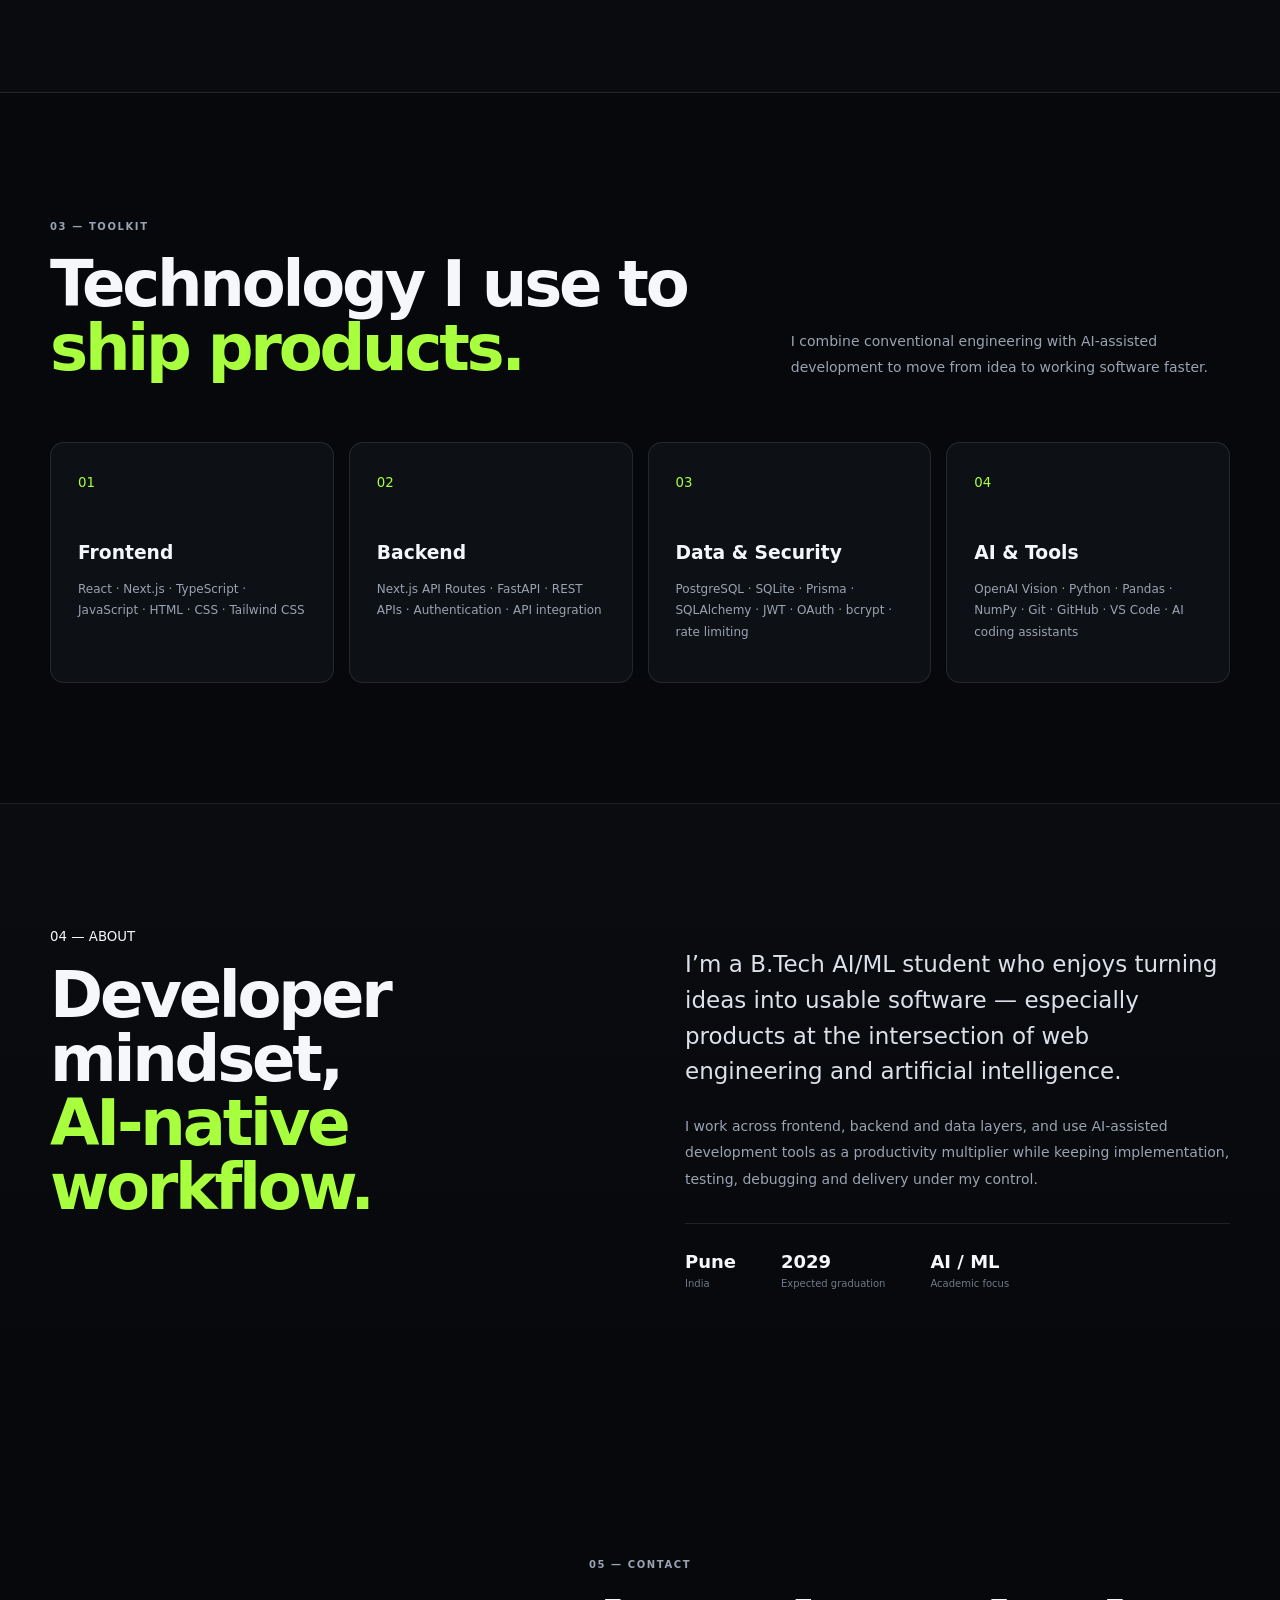
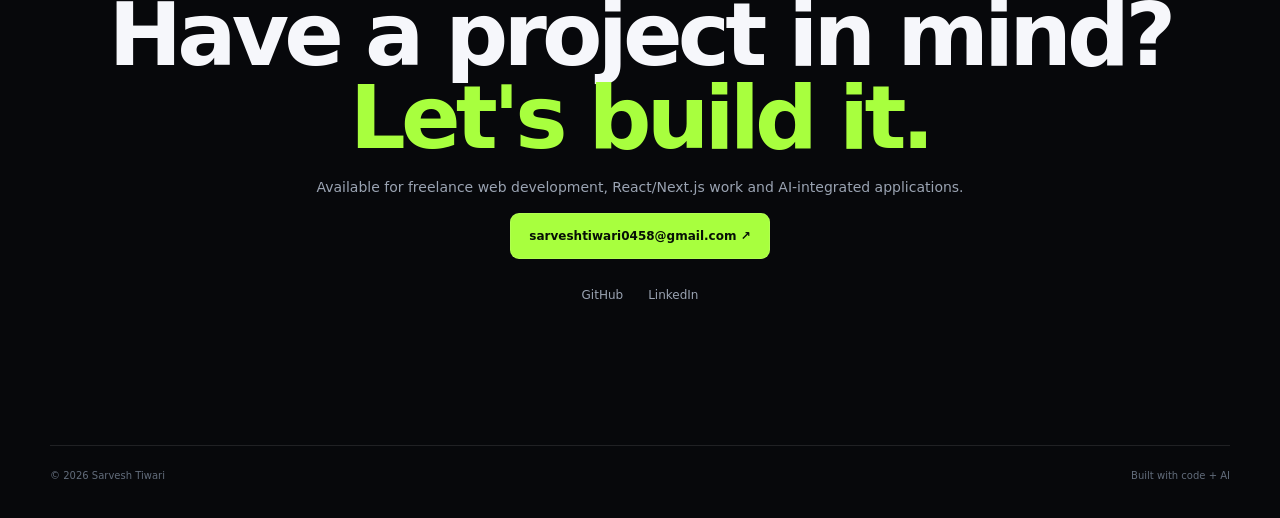
==== commit 7f7f1e93: "Fix portfolio email and graduation year" ====
--- a/index.html
+++ b/index.html
@@ -1,6 +1,6 @@
-<!doctype html><html lang="en"><head><meta charset="utf-8"><meta name="viewport" content="width=device-width,initial-scale=1"><meta name="description" content="Sarvesh Tiwari — Full-Stack Web Developer and AI-Assisted Software Developer"><title>Sarvesh Tiwari — Full-Stack Web Developer</title><style>:root{--bg:#07080b;--p:#0d1015;--t:#f6f7fb;--m:#9aa3b2;--l:#ffffff1a;--g:#a8ff3e;--b:#70a8ff;--w:1180px}*{box-sizing:border-box}html{scroll-behavior:smooth}body{margin:0;background:var(--bg);color:var(--t);font-family:Inter,system-ui,-apple-system,Segoe UI,sans-serif;line-height:1.55}a{color:inherit;text-decoration:none}.wrap{width:min(calc(100% - 40px),var(--w));margin:auto}.nav{position:sticky;top:0;z-index:9;border-bottom:1px solid var(--l);background:#07080bcc;backdrop-filter:blur(18px)}.navin{height:74px;display:flex;align-items:center;justify-content:space-between}.brand{display:flex;align-items:center;gap:10px;font-size:14px;font-weight:800}.brand b{display:grid;place-items:center;width:34px;height:34px;border:1px solid var(--l);border-radius:10px;font-size:11px}.links{display:flex;gap:30px;color:var(--m);font-size:12px}.links a:hover{color:#fff}.hire,.btn.primary{background:var(--g);color:#071006;font-weight:800}.hire{padding:10px 14px;border-radius:9px;font-size:12px}.hero{min-height:710px;display:grid;grid-template-columns:1.08fr .92fr;gap:70px;align-items:center}.eyebrow,section>small,.head small{font-size:10px;letter-spacing:.16em;font-weight:800;color:var(--m)}.eyebrow{display:flex;gap:9px;align-items:center}.eyebrow i{width:7px;height:7px;background:var(--g);border-radius:50%;box-shadow:0 0 15px var(--g)}h1{font-size:clamp(52px,6.5vw,88px);line-height:.97;letter-spacing:-.06em;margin:22px 0}em{font-style:normal;color:var(--g)}.lead{max-width:650px;color:var(--m);font-size:17px;line-height:1.75}.actions{display:flex;gap:11px;margin:30px 0 23px}.btn{display:inline-flex;justify-content:center;align-items:center;padding:13px 18px;border:1px solid var(--l);border-radius:9px;font-size:12px;font-weight:800}.chips,.tags{display:flex;flex-wrap:wrap;gap:7px}.chips span,.tags span{padding:6px 9px;border:1px solid var(--l);border-radius:100px;color:#c7ced8;font-size:10px}.terminal{border:1px solid var(--l);border-radius:18px;background:#0c0f14e8;box-shadow:0 30px 100px #0008;overflow:hidden;transform:rotate(2deg)}.dots{height:44px;border-bottom:1px solid var(--l);display:flex;align-items:center;gap:6px;padding:0 16px}.dots i{width:7px;height:7px;background:#555;border-radius:50%}.dots small{margin-left:auto;color:#667080;font-size:10px}.terminal pre{padding:27px;margin:0;overflow:auto;color:#aab3c1;font-size:12px;line-height:2}.terminal b{color:var(--b)}.terminal em{color:var(--g)}.status{padding:11px 16px;border-top:1px solid var(--l);font-size:10px;color:#687282}.ticker{border-block:1px solid var(--l);overflow:hidden;white-space:nowrap}.ticker div{width:max-content;padding:18px 0;color:#727c8c;font-size:10px;letter-spacing:.15em;font-weight:800}.section{padding:120px 0}.head{display:grid;grid-template-columns:1fr .65fr;gap:65px;align-items:end;margin-bottom:48px}.head h2,.about h2{font-size:clamp(40px,5vw,67px);line-height:1;letter-spacing:-.05em;margin:14px 0}.head p{color:var(--m);font-size:14px;line-height:1.8}.projects{display:grid;gap:22px}.project{display:grid;grid-template-columns:1.08fr .92fr;border:1px solid var(--l);border-radius:18px;overflow:hidden;background:var(--p);transition:.25s}.project:hover{transform:translateY(-3px);border-color:#a8ff3e44}.visual{min-height:390px;position:relative;overflow:hidden;padding:24px}.visual label{font-size:10px;letter-spacing:.16em}.wolf{background:radial-gradient(circle at 70% 30%,#a8ff3e20,transparent 30%),linear-gradient(145deg,#171b22,#080a0e)}.shop{position:absolute;left:11%;right:11%;top:19%;bottom:9%;background:#090b0e;border:1px solid var(--l);border-radius:12px;overflow:hidden;box-shadow:0 20px 60px #000}.shopnav{height:36px;border-bottom:1px solid var(--l);padding:0 12px;display:flex;justify-content:space-between;align-items:center;font-size:7px;color:#737b87}.shopnav b{color:#fff;font-size:9px}.shophero{height:calc(100% - 36px);padding:38px 24px;background:linear-gradient(135deg,#11151b,#090a0d);position:relative}.shophero small{color:var(--g);font-size:7px;letter-spacing:.15em}.shophero h3{font-size:38px;line-height:.9;letter-spacing:-.06em}.product{position:absolute;width:145px;height:215px;right:13%;bottom:-9%;border-radius:75px 75px 18px 18px;background:linear-gradient(145deg,#262d38,#0b0d10);transform:rotate(12deg)}.nutri{background:radial-gradient(circle at 50% 45%,#70a8ff38,transparent 38%),#0b0f16}.aip{position:absolute;left:18%;right:18%;top:20%;bottom:14%;border:1px solid #70a8ff44;border-radius:18px;background:#080c14dd;padding:32px;display:flex;flex-direction:column;justify-content:flex-end}.aip small{font-size:8px;color:#718198;letter-spacing:.14em}.aip strong{font-size:35px;line-height:.95;margin:9px 0}.aip span{font-size:9px;color:#66758a}.scan{position:absolute;inset:15% 15% 37%;border:1px solid #70a8ff55;border-radius:50%}.scan:after{content:"";position:absolute;left:50%;top:-15%;bottom:-15%;width:1px;background:var(--b);box-shadow:0 0 18px var(--b)}.stock{background:linear-gradient(150deg,#11171a,#080a0c)}.market{position:absolute;inset:22% 12% 16%;border:1px solid var(--l);border-radius:14px;padding:25px;background:linear-gradient(180deg,#a8ff3e0a,transparent);overflow:hidden}.market strong{display:block;font-size:30px}.market small{color:var(--g);font-size:9px}.line{position:absolute;left:5%;right:0;bottom:17%;height:55%;border-top:2px solid var(--g);transform:skewY(-12deg)}.info{padding:40px}.info>small{color:#707a89;font-size:10px;letter-spacing:.12em}.info h3{font-size:35px;letter-spacing:-.04em;margin:30px 0 12px}.info p{color:var(--m);font-size:14px;line-height:1.8}.info .tags{margin:21px 0}.info>a{font-size:12px;font-weight:800}.info>a:hover{color:var(--g)}.dark{background:#090b0f;border-block:1px solid var(--l)}.timeline{display:grid;grid-template-columns:180px 1fr;gap:65px;border-top:1px solid var(--l);padding-top:28px}.date{font-size:10px;letter-spacing:.12em;color:#737d8d}.tlbody h3{font-size:26px;margin:0 0 4px}.tlbody>b{font-size:12px;color:var(--g)}.tlbody li{color:var(--m);font-size:14px;line-height:1.8}.skillgrid{display:grid;grid-template-columns:repeat(4,1fr);gap:15px}.skillgrid>div{min-height:205px;border:1px solid var(--l);border-radius:14px;padding:27px;background:var(--p)}.skillgrid small{color:var(--g)}.skillgrid h3{margin:43px 0 11px}.skillgrid p{color:var(--m);font-size:12px;line-height:1.8}.about{background:linear-gradient(#0a0c10,#07080b);border-top:1px solid var(--l)}.aboutgrid{display:grid;grid-template-columns:1fr 1fr;gap:90px}.about .big{font-size:23px;line-height:1.55;color:#dce1e9}.about p:not(.big){color:var(--m);font-size:14px;line-height:1.9}.facts{display:flex;gap:45px;margin-top:30px;padding-top:24px;border-top:1px solid var(--l)}.facts div{display:flex;flex-direction:column}.facts b{font-size:18px}.facts span{font-size:10px;color:#707a89}.contact{text-align:center;padding:140px 0}.contact h2{font-size:clamp(48px,7vw,88px);line-height:.95;letter-spacing:-.055em;margin:17px 0}.contact p{color:var(--m);font-size:14px}.social{display:flex;justify-content:center;gap:25px;margin-top:27px;color:var(--m);font-size:12px}.footer{border-top:1px solid var(--l);padding:22px 0 35px;display:flex;justify-content:space-between;color:#626c7b;font-size:10px}@media(max-width:900px){.hero{grid-template-columns:1fr;gap:35px}.head{grid-template-columns:1fr;gap:15px}.project{grid-template-columns:1fr}.skillgrid{grid-template-columns:1fr 1fr}.aboutgrid{grid-template-columns:1fr;gap:30px}.links{display:none}}@media(max-width:600px){.wrap{width:calc(100% - 28px)}.navin{height:66px}.brand strong{font-size:12px}.hero{min-height:auto;padding:75px 0 90px}h1{font-size:50px}.lead{font-size:15px}.actions{flex-direction:column}.btn{width:100%}.terminal pre{font-size:10px}.section{padding:90px 0}.visual{min-height:300px}.info{padding:28px}.info h3{font-size:30px}.skillgrid{grid-template-columns:1fr}.about .big{font-size:20px}.facts{gap:20px;flex-wrap:wrap}.contact{padding:110px 0}.contact h2{font-size:52px}.footer{flex-direction:column;gap:8px}}</style></head><body><header class="nav"><nav class="wrap navin"><a class="brand" href="#home"><b>ST</b><strong>Sarvesh Tiwari</strong></a><div class="links"><a href="#work">Work</a><a href="#experience">Experience</a><a href="#skills">Skills</a><a href="#about">About</a></div><a class="hire" href="#contact">Let's work ↗</a></nav></header><main id="home"><section class="hero wrap"><div><div class="eyebrow"><i></i> AVAILABLE FOR FREELANCE PROJECTS</div><h1>Building digital products with <em>code, AI & intention.</em></h1><p class="lead">I'm Sarvesh, a B.Tech AI/ML student and full-stack web developer focused on building clean, responsive web applications and AI-integrated products end to end.</p><div class="actions"><a class="btn primary" href="#work">View my work ↗</a><a class="btn" href="mailto:sarveshtiwari0456@gmail.com">Start a conversation</a></div><div class="chips"><span>React</span><span>Next.js</span><span>TypeScript</span><span>Python</span><span>AI Integration</span></div></div><div class="terminal"><div class="dots"><i></i><i></i><i></i><small>sarvesh.dev</small></div><pre><code><b>const</b> developer = {
+<!doctype html><html lang="en"><head><meta charset="utf-8"><meta name="viewport" content="width=device-width,initial-scale=1"><meta name="description" content="Sarvesh Tiwari — Full-Stack Web Developer and AI-Assisted Software Developer"><title>Sarvesh Tiwari — Full-Stack Web Developer</title><style>:root{--bg:#07080b;--p:#0d1015;--t:#f6f7fb;--m:#9aa3b2;--l:#ffffff1a;--g:#a8ff3e;--b:#70a8ff;--w:1180px}*{box-sizing:border-box}html{scroll-behavior:smooth}body{margin:0;background:var(--bg);color:var(--t);font-family:Inter,system-ui,-apple-system,Segoe UI,sans-serif;line-height:1.55}a{color:inherit;text-decoration:none}.wrap{width:min(calc(100% - 40px),var(--w));margin:auto}.nav{position:sticky;top:0;z-index:9;border-bottom:1px solid var(--l);background:#07080bcc;backdrop-filter:blur(18px)}.navin{height:74px;display:flex;align-items:center;justify-content:space-between}.brand{display:flex;align-items:center;gap:10px;font-size:14px;font-weight:800}.brand b{display:grid;place-items:center;width:34px;height:34px;border:1px solid var(--l);border-radius:10px;font-size:11px}.links{display:flex;gap:30px;color:var(--m);font-size:12px}.links a:hover{color:#fff}.hire,.btn.primary{background:var(--g);color:#071006;font-weight:800}.hire{padding:10px 14px;border-radius:9px;font-size:12px}.hero{min-height:710px;display:grid;grid-template-columns:1.08fr .92fr;gap:70px;align-items:center}.eyebrow,section>small,.head small{font-size:10px;letter-spacing:.16em;font-weight:800;color:var(--m)}.eyebrow{display:flex;gap:9px;align-items:center}.eyebrow i{width:7px;height:7px;background:var(--g);border-radius:50%;box-shadow:0 0 15px var(--g)}h1{font-size:clamp(52px,6.5vw,88px);line-height:.97;letter-spacing:-.06em;margin:22px 0}em{font-style:normal;color:var(--g)}.lead{max-width:650px;color:var(--m);font-size:17px;line-height:1.75}.actions{display:flex;gap:11px;margin:30px 0 23px}.btn{display:inline-flex;justify-content:center;align-items:center;padding:13px 18px;border:1px solid var(--l);border-radius:9px;font-size:12px;font-weight:800}.chips,.tags{display:flex;flex-wrap:wrap;gap:7px}.chips span,.tags span{padding:6px 9px;border:1px solid var(--l);border-radius:100px;color:#c7ced8;font-size:10px}.terminal{border:1px solid var(--l);border-radius:18px;background:#0c0f14e8;box-shadow:0 30px 100px #0008;overflow:hidden;transform:rotate(2deg)}.dots{height:44px;border-bottom:1px solid var(--l);display:flex;align-items:center;gap:6px;padding:0 16px}.dots i{width:7px;height:7px;background:#555;border-radius:50%}.dots small{margin-left:auto;color:#667080;font-size:10px}.terminal pre{padding:27px;margin:0;overflow:auto;color:#aab3c1;font-size:12px;line-height:2}.terminal b{color:var(--b)}.terminal em{color:var(--g)}.status{padding:11px 16px;border-top:1px solid var(--l);font-size:10px;color:#687282}.ticker{border-block:1px solid var(--l);overflow:hidden;white-space:nowrap}.ticker div{width:max-content;padding:18px 0;color:#727c8c;font-size:10px;letter-spacing:.15em;font-weight:800}.section{padding:120px 0}.head{display:grid;grid-template-columns:1fr .65fr;gap:65px;align-items:end;margin-bottom:48px}.head h2,.about h2{font-size:clamp(40px,5vw,67px);line-height:1;letter-spacing:-.05em;margin:14px 0}.head p{color:var(--m);font-size:14px;line-height:1.8}.projects{display:grid;gap:22px}.project{display:grid;grid-template-columns:1.08fr .92fr;border:1px solid var(--l);border-radius:18px;overflow:hidden;background:var(--p);transition:.25s}.project:hover{transform:translateY(-3px);border-color:#a8ff3e44}.visual{min-height:390px;position:relative;overflow:hidden;padding:24px}.visual label{font-size:10px;letter-spacing:.16em}.wolf{background:radial-gradient(circle at 70% 30%,#a8ff3e20,transparent 30%),linear-gradient(145deg,#171b22,#080a0e)}.shop{position:absolute;left:11%;right:11%;top:19%;bottom:9%;background:#090b0e;border:1px solid var(--l);border-radius:12px;overflow:hidden;box-shadow:0 20px 60px #000}.shopnav{height:36px;border-bottom:1px solid var(--l);padding:0 12px;display:flex;justify-content:space-between;align-items:center;font-size:7px;color:#737b87}.shopnav b{color:#fff;font-size:9px}.shophero{height:calc(100% - 36px);padding:38px 24px;background:linear-gradient(135deg,#11151b,#090a0d);position:relative}.shophero small{color:var(--g);font-size:7px;letter-spacing:.15em}.shophero h3{font-size:38px;line-height:.9;letter-spacing:-.06em}.product{position:absolute;width:145px;height:215px;right:13%;bottom:-9%;border-radius:75px 75px 18px 18px;background:linear-gradient(145deg,#262d38,#0b0d10);transform:rotate(12deg)}.nutri{background:radial-gradient(circle at 50% 45%,#70a8ff38,transparent 38%),#0b0f16}.aip{position:absolute;left:18%;right:18%;top:20%;bottom:14%;border:1px solid #70a8ff44;border-radius:18px;background:#080c14dd;padding:32px;display:flex;flex-direction:column;justify-content:flex-end}.aip small{font-size:8px;color:#718198;letter-spacing:.14em}.aip strong{font-size:35px;line-height:.95;margin:9px 0}.aip span{font-size:9px;color:#66758a}.scan{position:absolute;inset:15% 15% 37%;border:1px solid #70a8ff55;border-radius:50%}.scan:after{content:"";position:absolute;left:50%;top:-15%;bottom:-15%;width:1px;background:var(--b);box-shadow:0 0 18px var(--b)}.stock{background:linear-gradient(150deg,#11171a,#080a0c)}.market{position:absolute;inset:22% 12% 16%;border:1px solid var(--l);border-radius:14px;padding:25px;background:linear-gradient(180deg,#a8ff3e0a,transparent);overflow:hidden}.market strong{display:block;font-size:30px}.market small{color:var(--g);font-size:9px}.line{position:absolute;left:5%;right:0;bottom:17%;height:55%;border-top:2px solid var(--g);transform:skewY(-12deg)}.info{padding:40px}.info>small{color:#707a89;font-size:10px;letter-spacing:.12em}.info h3{font-size:35px;letter-spacing:-.04em;margin:30px 0 12px}.info p{color:var(--m);font-size:14px;line-height:1.8}.info .tags{margin:21px 0}.info>a{font-size:12px;font-weight:800}.info>a:hover{color:var(--g)}.dark{background:#090b0f;border-block:1px solid var(--l)}.timeline{display:grid;grid-template-columns:180px 1fr;gap:65px;border-top:1px solid var(--l);padding-top:28px}.date{font-size:10px;letter-spacing:.12em;color:#737d8d}.tlbody h3{font-size:26px;margin:0 0 4px}.tlbody>b{font-size:12px;color:var(--g)}.tlbody li{color:var(--m);font-size:14px;line-height:1.8}.skillgrid{display:grid;grid-template-columns:repeat(4,1fr);gap:15px}.skillgrid>div{min-height:205px;border:1px solid var(--l);border-radius:14px;padding:27px;background:var(--p)}.skillgrid small{color:var(--g)}.skillgrid h3{margin:43px 0 11px}.skillgrid p{color:var(--m);font-size:12px;line-height:1.8}.about{background:linear-gradient(#0a0c10,#07080b);border-top:1px solid var(--l)}.aboutgrid{display:grid;grid-template-columns:1fr 1fr;gap:90px}.about .big{font-size:23px;line-height:1.55;color:#dce1e9}.about p:not(.big){color:var(--m);font-size:14px;line-height:1.9}.facts{display:flex;gap:45px;margin-top:30px;padding-top:24px;border-top:1px solid var(--l)}.facts div{display:flex;flex-direction:column}.facts b{font-size:18px}.facts span{font-size:10px;color:#707a89}.contact{text-align:center;padding:140px 0}.contact h2{font-size:clamp(48px,7vw,88px);line-height:.95;letter-spacing:-.055em;margin:17px 0}.contact p{color:var(--m);font-size:14px}.social{display:flex;justify-content:center;gap:25px;margin-top:27px;color:var(--m);font-size:12px}.footer{border-top:1px solid var(--l);padding:22px 0 35px;display:flex;justify-content:space-between;color:#626c7b;font-size:10px}@media(max-width:900px){.hero{grid-template-columns:1fr;gap:35px}.head{grid-template-columns:1fr;gap:15px}.project{grid-template-columns:1fr}.skillgrid{grid-template-columns:1fr 1fr}.aboutgrid{grid-template-columns:1fr;gap:30px}.links{display:none}}@media(max-width:600px){.wrap{width:calc(100% - 28px)}.navin{height:66px}.brand strong{font-size:12px}.hero{min-height:auto;padding:75px 0 90px}h1{font-size:50px}.lead{font-size:15px}.actions{flex-direction:column}.btn{width:100%}.terminal pre{font-size:10px}.section{padding:90px 0}.visual{min-height:300px}.info{padding:28px}.info h3{font-size:30px}.skillgrid{grid-template-columns:1fr}.about .big{font-size:20px}.facts{gap:20px;flex-wrap:wrap}.contact{padding:110px 0}.contact h2{font-size:52px}.footer{flex-direction:column;gap:8px}}</style></head><body><header class="nav"><nav class="wrap navin"><a class="brand" href="#home"><b>ST</b><strong>Sarvesh Tiwari</strong></a><div class="links"><a href="#work">Work</a><a href="#experience">Experience</a><a href="#skills">Skills</a><a href="#about">About</a></div><a class="hire" href="#contact">Let's work ↗</a></nav></header><main id="home"><section class="hero wrap"><div><div class="eyebrow"><i></i> AVAILABLE FOR FREELANCE PROJECTS</div><h1>Building digital products with <em>code, AI & intention.</em></h1><p class="lead">I'm Sarvesh, a B.Tech AI/ML student and full-stack web developer focused on building clean, responsive web applications and AI-integrated products end to end.</p><div class="actions"><a class="btn primary" href="#work">View my work ↗</a><a class="btn" href="mailto:sarveshtiwari0458@gmail.com">Start a conversation</a></div><div class="chips"><span>React</span><span>Next.js</span><span>TypeScript</span><span>Python</span><span>AI Integration</span></div></div><div class="terminal"><div class="dots"><i></i><i></i><i></i><small>sarvesh.dev</small></div><pre><code><b>const</b> developer = {
   name: <em>"Sarvesh Tiwari"</em>,
   role: <em>"Full-Stack Developer"</em>,
   focus: [<em>"Web Apps"</em>, <em>"AI Integration"</em>, <em>"Product UX"</em>],
   status: <em>"building..."</em>
-};</code></pre><div class="status">● systems online</div></div></section><div class="ticker"><div>FULL-STACK DEVELOPMENT　✦　AI-ASSISTED SOFTWARE　✦　REACT / NEXT.JS　✦　API INTEGRATION　✦　</div></div><section id="work" class="section wrap"><div class="head"><div><small>01 — SELECTED WORK</small><h2>Projects that solve<br><em>real problems.</em></h2></div><p>From full-stack commerce to AI-powered food analysis, I build products across the stack — from interface to database.</p></div><div class="projects"><article class="project"><div class="visual wolf"><label>WOLFKNIGHT</label><div class="shop"><div class="shopnav"><b>WOLFKNIGHT</b><span>New arrivals　 Collections　 Cart</span></div><div class="shophero"><small>NEW SEASON</small><h3>Built to<br>stand out.</h3><div class="product"></div></div></div></div><div class="info"><small>01 / FULL-STACK E-COMMERCE</small><h3>WolfKnight</h3><p>Full-stack e-commerce application with authentication, product flows, cart, orders, coupons, addresses and payment integration.</p><div class="tags"><span>Next.js</span><span>React</span><span>TypeScript</span><span>PostgreSQL</span><span>Prisma</span></div><a href="https://github.com/sarveshtiwari0458-maker/WolfKnight" target="_blank">View on GitHub ↗</a></div></article><article class="project"><div class="visual nutri"><label>NUTRIMIND / AI</label><div class="aip"><div class="scan"></div><small>IMAGE ANALYSIS</small><strong>Nutrition<br>Insights</strong><span>Vision model · FastAPI</span></div></div><div class="info"><small>02 / AI & COMPUTER VISION</small><h3>NutriMind</h3><p>AI food and nutrition analysis system using image recognition to estimate food information and return structured insights.</p><div class="tags"><span>Python</span><span>FastAPI</span><span>OpenAI Vision</span><span>PostgreSQL</span></div><a href="https://github.com/sarveshtiwari0458-maker/NutriMind" target="_blank">View on GitHub ↗</a></div></article><article class="project"><div class="visual stock"><label>MARKET PLATFORM</label><div class="market"><strong>₹ 24,580.40</strong><small>+4.82% today</small><div class="line"></div></div></div><div class="info"><small>03 / WEB APPLICATION</small><h3>Stock Market Platform</h3><p>Web-based market interface focused on API-driven application flows, interactive views and real-time style data presentation.</p><div class="tags"><span>HTML</span><span>CSS</span><span>JavaScript</span><span>REST APIs</span></div><a href="https://github.com/sarveshtiwari0458-maker/Sarveshtiwari/tree/main/stock-market-platform" target="_blank">View on GitHub ↗</a></div></article></div></section><section id="experience" class="section dark"><div class="wrap"><div class="head"><div><small>02 — EXPERIENCE</small><h2>Learning by building<br><em>at the edge.</em></h2></div><p>Hands-on work across healthcare technology, interoperability research and AI-driven product architecture.</p></div><div class="timeline"><div class="date">JUN 2026 — JUL 2026</div><div class="tlbody"><h3>AI / Healthcare Technology Intern</h3><b>SEVRA AI · Pune, India</b><ul><li>Studied ICU workflows and patient-monitoring platforms through competitive analysis and reverse engineering.</li><li>Researched HL7, FHIR, IEEE 11073, DICOM and ABDM interoperability requirements.</li><li>Contributed to conceptual architecture for HELIOS, an AI-powered patient-monitoring platform and hospital command center.</li><li>Researched hardware/BOM requirements and documented technical architecture and workflows.</li></ul></div></div></div></section><section id="skills" class="section wrap"><div class="head"><div><small>03 — TOOLKIT</small><h2>Technology I use to<br><em>ship products.</em></h2></div><p>I combine conventional engineering with AI-assisted development to move from idea to working software faster.</p></div><div class="skillgrid"><div><small>01</small><h3>Frontend</h3><p>React · Next.js · TypeScript · JavaScript · HTML · CSS · Tailwind CSS</p></div><div><small>02</small><h3>Backend</h3><p>Next.js API Routes · FastAPI · REST APIs · Authentication · API integration</p></div><div><small>03</small><h3>Data & Security</h3><p>PostgreSQL · SQLite · Prisma · SQLAlchemy · JWT · OAuth · bcrypt · rate limiting</p></div><div><small>04</small><h3>AI & Tools</h3><p>OpenAI Vision · Python · Pandas · NumPy · Git · GitHub · VS Code · AI coding assistants</p></div></div></section><section id="about" class="section about"><div class="wrap aboutgrid"><div><small>04 — ABOUT</small><h2>Developer mindset,<br><em>AI-native workflow.</em></h2></div><div><p class="big">I’m a B.Tech AI/ML student who enjoys turning ideas into usable software — especially products at the intersection of web engineering and artificial intelligence.</p><p>I work across frontend, backend and data layers, and use AI-assisted development tools as a productivity multiplier while keeping implementation, testing, debugging and delivery under my control.</p><div class="facts"><div><b>Pune</b><span>India</span></div><div><b>2028</b><span>Expected graduation</span></div><div><b>AI / ML</b><span>Academic focus</span></div></div></div></div></section><section id="contact" class="contact wrap"><small>05 — CONTACT</small><h2>Have a project in mind?<br><em>Let's build it.</em></h2><p>Available for freelance web development, React/Next.js work and AI-integrated applications.</p><a class="btn primary" href="mailto:sarveshtiwari0456@gmail.com">sarveshtiwari0456@gmail.com ↗</a><div class="social"><a href="https://github.com/sarveshtiwari0458-maker" target="_blank">GitHub</a><a href="https://www.linkedin.com/in/sarvesh-tiwari-a04636377/" target="_blank">LinkedIn</a></div></section></main><footer class="footer wrap"><span>© 2026 Sarvesh Tiwari</span><span>Built with code + AI</span></footer></body></html>+};</code></pre><div class="status">● systems online</div></div></section><div class="ticker"><div>FULL-STACK DEVELOPMENT　✦　AI-ASSISTED SOFTWARE　✦　REACT / NEXT.JS　✦　API INTEGRATION　✦　</div></div><section id="work" class="section wrap"><div class="head"><div><small>01 — SELECTED WORK</small><h2>Projects that solve<br><em>real problems.</em></h2></div><p>From full-stack commerce to AI-powered food analysis, I build products across the stack — from interface to database.</p></div><div class="projects"><article class="project"><div class="visual wolf"><label>WOLFKNIGHT</label><div class="shop"><div class="shopnav"><b>WOLFKNIGHT</b><span>New arrivals　 Collections　 Cart</span></div><div class="shophero"><small>NEW SEASON</small><h3>Built to<br>stand out.</h3><div class="product"></div></div></div></div><div class="info"><small>01 / FULL-STACK E-COMMERCE</small><h3>WolfKnight</h3><p>Full-stack e-commerce application with authentication, product flows, cart, orders, coupons, addresses and payment integration.</p><div class="tags"><span>Next.js</span><span>React</span><span>TypeScript</span><span>PostgreSQL</span><span>Prisma</span></div><a href="https://github.com/sarveshtiwari0458-maker/WolfKnight" target="_blank">View on GitHub ↗</a></div></article><article class="project"><div class="visual nutri"><label>NUTRIMIND / AI</label><div class="aip"><div class="scan"></div><small>IMAGE ANALYSIS</small><strong>Nutrition<br>Insights</strong><span>Vision model · FastAPI</span></div></div><div class="info"><small>02 / AI & COMPUTER VISION</small><h3>NutriMind</h3><p>AI food and nutrition analysis system using image recognition to estimate food information and return structured insights.</p><div class="tags"><span>Python</span><span>FastAPI</span><span>OpenAI Vision</span><span>PostgreSQL</span></div><a href="https://github.com/sarveshtiwari0458-maker/NutriMind" target="_blank">View on GitHub ↗</a></div></article><article class="project"><div class="visual stock"><label>MARKET PLATFORM</label><div class="market"><strong>₹ 24,580.40</strong><small>+4.82% today</small><div class="line"></div></div></div><div class="info"><small>03 / WEB APPLICATION</small><h3>Stock Market Platform</h3><p>Web-based market interface focused on API-driven application flows, interactive views and real-time style data presentation.</p><div class="tags"><span>HTML</span><span>CSS</span><span>JavaScript</span><span>REST APIs</span></div><a href="https://github.com/sarveshtiwari0458-maker/Sarveshtiwari/tree/main/stock-market-platform" target="_blank">View on GitHub ↗</a></div></article></div></section><section id="experience" class="section dark"><div class="wrap"><div class="head"><div><small>02 — EXPERIENCE</small><h2>Learning by building<br><em>at the edge.</em></h2></div><p>Hands-on work across healthcare technology, interoperability research and AI-driven product architecture.</p></div><div class="timeline"><div class="date">JUN 2026 — JUL 2026</div><div class="tlbody"><h3>AI / Healthcare Technology Intern</h3><b>SEVRA AI · Pune, India</b><ul><li>Studied ICU workflows and patient-monitoring platforms through competitive analysis and reverse engineering.</li><li>Researched HL7, FHIR, IEEE 11073, DICOM and ABDM interoperability requirements.</li><li>Contributed to conceptual architecture for HELIOS, an AI-powered patient-monitoring platform and hospital command center.</li><li>Researched hardware/BOM requirements and documented technical architecture and workflows.</li></ul></div></div></div></section><section id="skills" class="section wrap"><div class="head"><div><small>03 — TOOLKIT</small><h2>Technology I use to<br><em>ship products.</em></h2></div><p>I combine conventional engineering with AI-assisted development to move from idea to working software faster.</p></div><div class="skillgrid"><div><small>01</small><h3>Frontend</h3><p>React · Next.js · TypeScript · JavaScript · HTML · CSS · Tailwind CSS</p></div><div><small>02</small><h3>Backend</h3><p>Next.js API Routes · FastAPI · REST APIs · Authentication · API integration</p></div><div><small>03</small><h3>Data & Security</h3><p>PostgreSQL · SQLite · Prisma · SQLAlchemy · JWT · OAuth · bcrypt · rate limiting</p></div><div><small>04</small><h3>AI & Tools</h3><p>OpenAI Vision · Python · Pandas · NumPy · Git · GitHub · VS Code · AI coding assistants</p></div></div></section><section id="about" class="section about"><div class="wrap aboutgrid"><div><small>04 — ABOUT</small><h2>Developer mindset,<br><em>AI-native workflow.</em></h2></div><div><p class="big">I’m a B.Tech AI/ML student who enjoys turning ideas into usable software — especially products at the intersection of web engineering and artificial intelligence.</p><p>I work across frontend, backend and data layers, and use AI-assisted development tools as a productivity multiplier while keeping implementation, testing, debugging and delivery under my control.</p><div class="facts"><div><b>Pune</b><span>India</span></div><div><b>2029</b><span>Expected graduation</span></div><div><b>AI / ML</b><span>Academic focus</span></div></div></div></div></section><section id="contact" class="contact wrap"><small>05 — CONTACT</small><h2>Have a project in mind?<br><em>Let's build it.</em></h2><p>Available for freelance web development, React/Next.js work and AI-integrated applications.</p><a class="btn primary" href="mailto:sarveshtiwari0458@gmail.com">sarveshtiwari0458@gmail.com ↗</a><div class="social"><a href="https://github.com/sarveshtiwari0458-maker" target="_blank">GitHub</a><a href="https://www.linkedin.com/in/sarvesh-tiwari-a04636377/" target="_blank">LinkedIn</a></div></section></main><footer class="footer wrap"><span>© 2026 Sarvesh Tiwari</span><span>Built with code + AI</span></footer></body></html>
